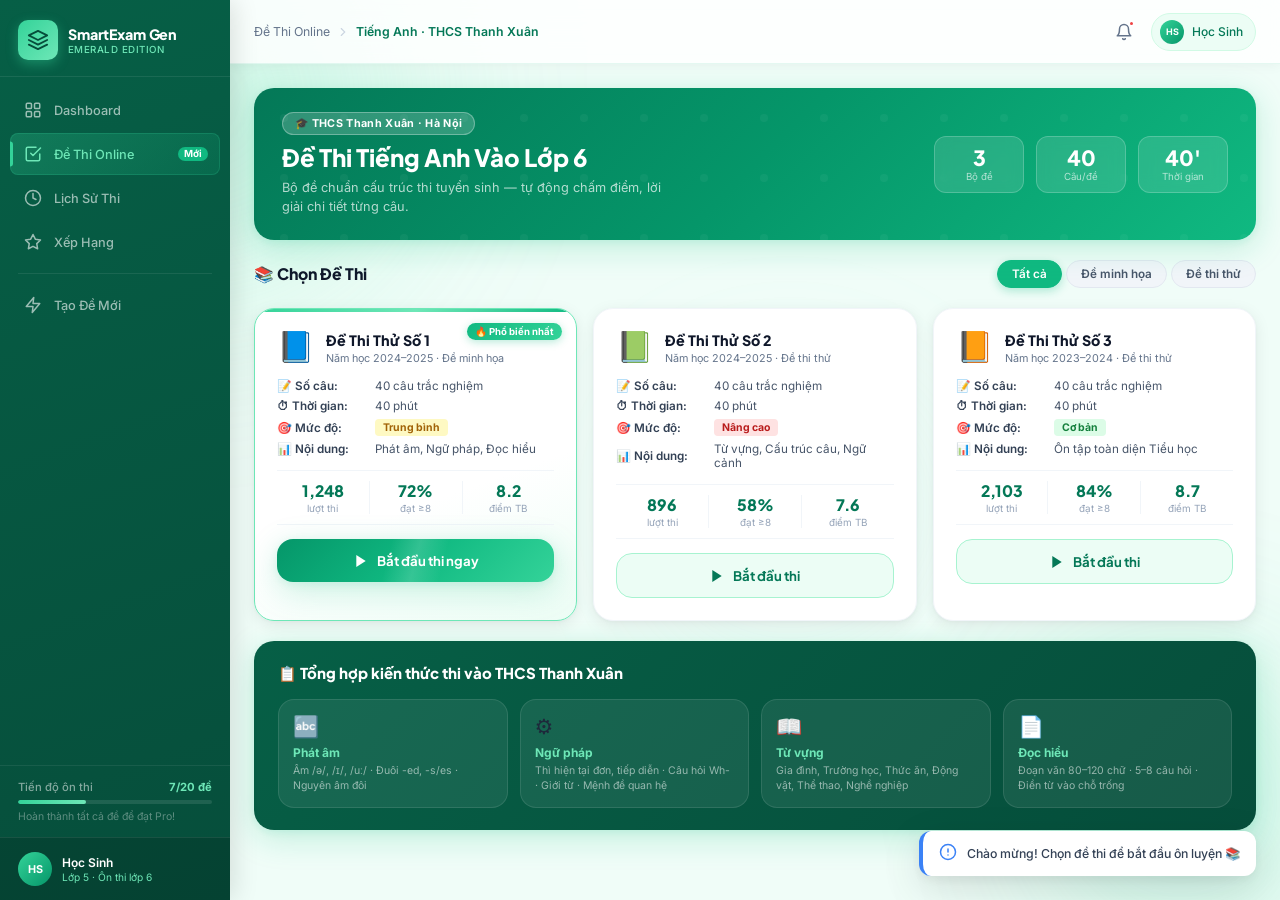
==== exam.html @ 9b335b28 "🚀 Initial commit: SmartExam Gen - AI Quiz Generator THCS Thanh Xuan" ====
<!DOCTYPE html>
<html lang="vi">
<head>
  <meta charset="UTF-8" />
  <meta name="viewport" content="width=device-width, initial-scale=1.0" />
  <meta name="description" content="SmartExam Gen — Nền tảng thi trực tuyến tiếng Anh vào lớp 6 THCS Thanh Xuân. Đề thi chuẩn, chấm điểm tự động, lời giải chi tiết." />
  <title>SmartExam Gen · Thi Trực Tuyến</title>
  <link rel="preconnect" href="https://fonts.googleapis.com" />
  <link rel="preconnect" href="https://fonts.gstatic.com" crossorigin />
  <link href="https://fonts.googleapis.com/css2?family=Inter:wght@300;400;500;600;700;800&family=Plus+Jakarta+Sans:wght@400;500;600;700;800&display=swap" rel="stylesheet" />
  <link rel="stylesheet" href="style.css" />
</head>
<body>
  <div class="ambient-bg">
    <div class="ambient-orb orb-1"></div>
    <div class="ambient-orb orb-2"></div>
    <div class="ambient-orb orb-3"></div>
  </div>

  <div class="app-shell">
    <!-- SIDEBAR -->
    <aside class="sidebar" id="sidebar">
      <div class="sidebar-brand">
        <div class="brand-icon">
          <svg width="22" height="22" viewBox="0 0 24 24" fill="none"><path d="M12 2L2 7l10 5 10-5-10-5zM2 17l10 5 10-5M2 12l10 5 10-5" stroke="currentColor" stroke-width="2" stroke-linecap="round" stroke-linejoin="round"/></svg>
        </div>
        <div class="brand-text">
          <span class="brand-name">SmartExam Gen</span>
          <span class="brand-sub">Emerald Edition</span>
        </div>
      </div>
      <nav class="sidebar-nav">
        <a href="index.html" class="nav-item" id="nav-dashboard">
          <span class="nav-icon"><svg width="18" height="18" viewBox="0 0 24 24" fill="none"><rect x="3" y="3" width="7" height="7" rx="1.5" stroke="currentColor" stroke-width="2"/><rect x="14" y="3" width="7" height="7" rx="1.5" stroke="currentColor" stroke-width="2"/><rect x="3" y="14" width="7" height="7" rx="1.5" stroke="currentColor" stroke-width="2"/><rect x="14" y="14" width="7" height="7" rx="1.5" stroke="currentColor" stroke-width="2"/></svg></span>
          <span class="nav-label">Dashboard</span>
        </a>
        <a href="#" class="nav-item active" id="nav-exams">
          <span class="nav-icon"><svg width="18" height="18" viewBox="0 0 24 24" fill="none"><path d="M9 11l3 3L22 4M21 12v7a2 2 0 01-2 2H5a2 2 0 01-2-2V5a2 2 0 012-2h11" stroke="currentColor" stroke-width="2" stroke-linecap="round" stroke-linejoin="round"/></svg></span>
          <span class="nav-label">Đề Thi Online</span>
          <span class="nav-badge">Mới</span>
        </a>
        <a href="#" class="nav-item" id="nav-history">
          <span class="nav-icon"><svg width="18" height="18" viewBox="0 0 24 24" fill="none"><circle cx="12" cy="12" r="10" stroke="currentColor" stroke-width="2"/><polyline points="12 6 12 12 16 14" stroke="currentColor" stroke-width="2" stroke-linecap="round" stroke-linejoin="round"/></svg></span>
          <span class="nav-label">Lịch Sử Thi</span>
        </a>
        <a href="#" class="nav-item" id="nav-rank">
          <span class="nav-icon"><svg width="18" height="18" viewBox="0 0 24 24" fill="none"><path d="M12 2l3.09 6.26L22 9.27l-5 4.87 1.18 6.88L12 17.77l-6.18 3.25L7 14.14 2 9.27l6.91-1.01L12 2z" stroke="currentColor" stroke-width="2" stroke-linecap="round" stroke-linejoin="round"/></svg></span>
          <span class="nav-label">Xếp Hạng</span>
        </a>
        <div class="nav-divider"></div>
        <a href="index.html" class="nav-item" id="nav-gen">
          <span class="nav-icon"><svg width="18" height="18" viewBox="0 0 24 24" fill="none"><polygon points="13 2 3 14 12 14 11 22 21 10 12 10 13 2" stroke="currentColor" stroke-width="2" stroke-linecap="round" stroke-linejoin="round"/></svg></span>
          <span class="nav-label">Tạo Đề Mới</span>
        </a>
      </nav>
      <div class="sidebar-quota">
        <div class="quota-label"><span>Tiến độ ôn thi</span><span class="quota-count">7/20 đề</span></div>
        <div class="quota-bar"><div class="quota-fill" style="width:35%"></div></div>
        <p class="quota-hint">Hoàn thành tất cả đề để đạt Pro!</p>
      </div>
      <div class="sidebar-user">
        <div class="user-avatar">HS</div>
        <div class="user-info"><span class="user-name">Học Sinh</span><span class="user-role">Lớp 5 · Ôn thi lớp 6</span></div>
      </div>
    </aside>

    <!-- MAIN -->
    <main class="main-content">
      <header class="topbar">
        <button class="sidebar-toggle" onclick="document.getElementById('sidebar').classList.toggle('open')" aria-label="Menu">
          <svg width="20" height="20" viewBox="0 0 24 24" fill="none"><line x1="3" y1="6" x2="21" y2="6" stroke="currentColor" stroke-width="2" stroke-linecap="round"/><line x1="3" y1="12" x2="21" y2="12" stroke="currentColor" stroke-width="2" stroke-linecap="round"/><line x1="3" y1="18" x2="21" y2="18" stroke="currentColor" stroke-width="2" stroke-linecap="round"/></svg>
        </button>
        <div class="breadcrumb">
          <span>Đề Thi Online</span>
          <svg width="14" height="14" viewBox="0 0 24 24" fill="none"><polyline points="9 18 15 12 9 6" stroke="currentColor" stroke-width="2" stroke-linecap="round"/></svg>
          <span class="bc-active">Tiếng Anh · THCS Thanh Xuân</span>
        </div>
        <div class="topbar-actions">
          <button class="icon-btn" aria-label="Thông báo"><svg width="18" height="18" viewBox="0 0 24 24" fill="none"><path d="M18 8A6 6 0 006 8c0 7-3 9-3 9h18s-3-2-3-9M13.73 21a2 2 0 01-3.46 0" stroke="currentColor" stroke-width="2" stroke-linecap="round" stroke-linejoin="round"/></svg><span class="notif-dot"></span></button>
          <div class="user-chip"><div class="user-avatar-sm">HS</div><span>Học Sinh</span></div>
        </div>
      </header>

      <div class="page-body" id="examListPage">
        <!-- EXAM CATALOGUE -->
        <div class="hero-banner">
          <div class="hero-text">
            <div class="hero-badge">🎓 THCS Thanh Xuân · Hà Nội</div>
            <h1 class="hero-title">Đề Thi Tiếng Anh Vào Lớp 6</h1>
            <p class="hero-sub">Bộ đề chuẩn cấu trúc thi tuyển sinh — tự động chấm điểm, lời giải chi tiết từng câu.</p>
          </div>
          <div class="hero-stats">
            <div class="stat-pill"><span class="stat-num">3</span><span class="stat-label">Bộ đề</span></div>
            <div class="stat-pill"><span class="stat-num">40</span><span class="stat-label">Câu/đề</span></div>
            <div class="stat-pill"><span class="stat-num">40'</span><span class="stat-label">Thời gian</span></div>
          </div>
        </div>

        <!-- EXAM CARDS -->
        <div class="exam-catalogue">
          <div class="catalogue-header">
            <h2 class="section-title">📚 Chọn Đề Thi</h2>
            <div class="filter-tabs">
              <button class="filter-tab active">Tất cả</button>
              <button class="filter-tab">Đề minh họa</button>
              <button class="filter-tab">Đề thi thử</button>
            </div>
          </div>

          <div class="catalogue-grid">
            <!-- Exam 1 -->
            <div class="cat-exam-card featured">
              <div class="cat-card-badge">🔥 Phổ biến nhất</div>
              <div class="cat-card-header">
                <div class="cat-card-icon">📘</div>
                <div class="cat-card-meta">
                  <h3 class="cat-card-title">Đề Thi Thử Số 1</h3>
                  <p class="cat-card-sub">Năm học 2024–2025 · Đề minh họa</p>
                </div>
              </div>
              <div class="cat-card-info">
                <div class="info-row"><span class="info-label">📝 Số câu:</span><span>40 câu trắc nghiệm</span></div>
                <div class="info-row"><span class="info-label">⏱ Thời gian:</span><span>40 phút</span></div>
                <div class="info-row"><span class="info-label">🎯 Mức độ:</span><span class="diff-badge medium">Trung bình</span></div>
                <div class="info-row"><span class="info-label">📊 Nội dung:</span><span>Phát âm, Ngữ pháp, Đọc hiểu</span></div>
              </div>
              <div class="cat-card-stats">
                <div class="mini-stat"><span class="ms-num">1,248</span><span class="ms-lbl">lượt thi</span></div>
                <div class="mini-stat"><span class="ms-num">72%</span><span class="ms-lbl">đạt ≥8</span></div>
                <div class="mini-stat"><span class="ms-num">8.2</span><span class="ms-lbl">điểm TB</span></div>
              </div>
              <button class="start-exam-btn" onclick="startExam(1)" id="start-btn-1">
                <svg width="16" height="16" viewBox="0 0 24 24" fill="none"><polygon points="5 3 19 12 5 21 5 3" fill="currentColor"/></svg>
                Bắt đầu thi ngay
              </button>
            </div>

            <!-- Exam 2 -->
            <div class="cat-exam-card">
              <div class="cat-card-header">
                <div class="cat-card-icon">📗</div>
                <div class="cat-card-meta">
                  <h3 class="cat-card-title">Đề Thi Thử Số 2</h3>
                  <p class="cat-card-sub">Năm học 2024–2025 · Đề thi thử</p>
                </div>
              </div>
              <div class="cat-card-info">
                <div class="info-row"><span class="info-label">📝 Số câu:</span><span>40 câu trắc nghiệm</span></div>
                <div class="info-row"><span class="info-label">⏱ Thời gian:</span><span>40 phút</span></div>
                <div class="info-row"><span class="info-label">🎯 Mức độ:</span><span class="diff-badge hard">Nâng cao</span></div>
                <div class="info-row"><span class="info-label">📊 Nội dung:</span><span>Từ vựng, Cấu trúc câu, Ngữ cảnh</span></div>
              </div>
              <div class="cat-card-stats">
                <div class="mini-stat"><span class="ms-num">896</span><span class="ms-lbl">lượt thi</span></div>
                <div class="mini-stat"><span class="ms-num">58%</span><span class="ms-lbl">đạt ≥8</span></div>
                <div class="mini-stat"><span class="ms-num">7.6</span><span class="ms-lbl">điểm TB</span></div>
              </div>
              <button class="start-exam-btn secondary" onclick="startExam(2)" id="start-btn-2">
                <svg width="16" height="16" viewBox="0 0 24 24" fill="none"><polygon points="5 3 19 12 5 21 5 3" fill="currentColor"/></svg>
                Bắt đầu thi
              </button>
            </div>

            <!-- Exam 3 -->
            <div class="cat-exam-card">
              <div class="cat-card-header">
                <div class="cat-card-icon">📙</div>
                <div class="cat-card-meta">
                  <h3 class="cat-card-title">Đề Thi Thử Số 3</h3>
                  <p class="cat-card-sub">Năm học 2023–2024 · Đề thi thử</p>
                </div>
              </div>
              <div class="cat-card-info">
                <div class="info-row"><span class="info-label">📝 Số câu:</span><span>40 câu trắc nghiệm</span></div>
                <div class="info-row"><span class="info-label">⏱ Thời gian:</span><span>40 phút</span></div>
                <div class="info-row"><span class="info-label">🎯 Mức độ:</span><span class="diff-badge easy">Cơ bản</span></div>
                <div class="info-row"><span class="info-label">📊 Nội dung:</span><span>Ôn tập toàn diện Tiểu học</span></div>
              </div>
              <div class="cat-card-stats">
                <div class="mini-stat"><span class="ms-num">2,103</span><span class="ms-lbl">lượt thi</span></div>
                <div class="mini-stat"><span class="ms-num">84%</span><span class="ms-lbl">đạt ≥8</span></div>
                <div class="mini-stat"><span class="ms-num">8.7</span><span class="ms-lbl">điểm TB</span></div>
              </div>
              <button class="start-exam-btn secondary" onclick="startExam(3)" id="start-btn-3">
                <svg width="16" height="16" viewBox="0 0 24 24" fill="none"><polygon points="5 3 19 12 5 21 5 3" fill="currentColor"/></svg>
                Bắt đầu thi
              </button>
            </div>
          </div>

          <!-- Knowledge summary -->
          <div class="knowledge-box">
            <h3 class="kb-title">📋 Tổng hợp kiến thức thi vào THCS Thanh Xuân</h3>
            <div class="kb-grid">
              <div class="kb-item"><div class="kb-icon">🔤</div><h4>Phát âm</h4><p>Âm /ə/, /ɪ/, /uː/ · Đuôi -ed, -s/es · Nguyên âm đôi</p></div>
              <div class="kb-item"><div class="kb-icon">⚙️</div><h4>Ngữ pháp</h4><p>Thì hiện tại đơn, tiếp diễn · Câu hỏi Wh- · Giới từ · Mệnh đề quan hệ</p></div>
              <div class="kb-item"><div class="kb-icon">📖</div><h4>Từ vựng</h4><p>Gia đình, Trường học, Thức ăn, Động vật, Thể thao, Nghề nghiệp</p></div>
              <div class="kb-item"><div class="kb-icon">📄</div><h4>Đọc hiểu</h4><p>Đoạn văn 80–120 chữ · 5–8 câu hỏi · Điền từ vào chỗ trống</p></div>
            </div>
          </div>
        </div>
      </div>

      <!-- QUIZ INTERFACE (hidden initially) -->
      <div class="page-body" id="quizPage" style="display:none; padding:0;">
        <div class="quiz-layout">
          <!-- Quiz header bar -->
          <div class="quiz-topbar">
            <button class="quiz-back-btn" onclick="confirmBack()">
              <svg width="16" height="16" viewBox="0 0 24 24" fill="none"><polyline points="15 18 9 12 15 6" stroke="currentColor" stroke-width="2" stroke-linecap="round"/></svg>
              Thoát
            </button>
            <div class="quiz-title-wrap">
              <span class="quiz-exam-name" id="quizExamName">Đề Thi Thử Số 1</span>
              <span class="quiz-sep">·</span>
              <span class="quiz-subject">Tiếng Anh · THCS Thanh Xuân</span>
            </div>
            <div class="quiz-timer-wrap">
              <svg width="16" height="16" viewBox="0 0 24 24" fill="none"><circle cx="12" cy="12" r="10" stroke="currentColor" stroke-width="2"/><polyline points="12 6 12 12 16 14" stroke="currentColor" stroke-width="2" stroke-linecap="round"/></svg>
              <span class="quiz-timer" id="quizTimer">40:00</span>
            </div>
            <button class="quiz-submit-top-btn" onclick="submitExam()">Nộp bài</button>
          </div>

          <div class="quiz-body">
            <!-- Question area -->
            <div class="quiz-main">
              <!-- Section label -->
              <div class="section-label" id="sectionLabel">
                <span class="sl-badge">Phần I</span>
                <span class="sl-title" id="sectionTitle">PHÁT ÂM</span>
                <span class="sl-desc" id="sectionDesc">Chọn từ có phần gạch chân phát âm khác</span>
              </div>

              <!-- Question card -->
              <div class="question-card" id="questionCard">
                <div class="q-header">
                  <span class="q-number" id="qNumber">Câu 1</span>
                  <button class="q-flag-btn" id="flagBtn" onclick="toggleFlag()" title="Đánh dấu câu này">
                    <svg width="16" height="16" viewBox="0 0 24 24" fill="none" id="flagIcon"><path d="M4 15s1-1 4-1 5 2 8 2 4-1 4-1V3s-1 1-4 1-5-2-8-2-4 1-4 1z" stroke="currentColor" stroke-width="2" stroke-linecap="round" stroke-linejoin="round"/><line x1="4" y1="22" x2="4" y2="15" stroke="currentColor" stroke-width="2" stroke-linecap="round"/></svg>
                    <span id="flagText">Đánh dấu</span>
                  </button>
                </div>
                <div class="q-text" id="qText"></div>
                <div class="q-options" id="qOptions"></div>
              </div>

              <!-- Nav controls -->
              <div class="q-nav-controls">
                <button class="q-nav-btn" id="prevBtn" onclick="navigate(-1)">
                  <svg width="16" height="16" viewBox="0 0 24 24" fill="none"><polyline points="15 18 9 12 15 6" stroke="currentColor" stroke-width="2" stroke-linecap="round"/></svg>
                  Câu trước
                </button>
                <div class="q-progress-info">
                  <span id="qProgressText">1 / 40</span>
                  <div class="q-mini-progress">
                    <div class="q-mini-fill" id="qMiniFill"></div>
                  </div>
                </div>
                <button class="q-nav-btn next" id="nextBtn" onclick="navigate(1)">
                  Câu sau
                  <svg width="16" height="16" viewBox="0 0 24 24" fill="none"><polyline points="9 18 15 12 9 6" stroke="currentColor" stroke-width="2" stroke-linecap="round"/></svg>
                </button>
              </div>
            </div>

            <!-- Sidebar panel -->
            <div class="quiz-sidebar">
              <div class="qs-header">
                <h3>Bảng câu hỏi</h3>
                <div class="qs-stats">
                  <span class="qs-stat answered"><span id="answeredCount">0</span> Đã làm</span>
                  <span class="qs-stat flagged"><span id="flaggedCount">0</span> Đánh dấu</span>
                </div>
              </div>
              <div class="qs-grid" id="qsGrid"></div>
              <div class="qs-legend">
                <div class="leg-item"><div class="leg-dot answered"></div>Đã trả lời</div>
                <div class="leg-item"><div class="leg-dot current"></div>Đang làm</div>
                <div class="leg-item"><div class="leg-dot flagged"></div>Đánh dấu</div>
                <div class="leg-item"><div class="leg-dot unanswered"></div>Chưa làm</div>
              </div>
              <button class="submit-btn-sidebar" onclick="submitExam()">
                <svg width="16" height="16" viewBox="0 0 24 24" fill="none"><path d="M22 11.08V12a10 10 0 11-5.93-9.14" stroke="currentColor" stroke-width="2" stroke-linecap="round" stroke-linejoin="round"/><polyline points="22 4 12 14.01 9 11.01" stroke="currentColor" stroke-width="2" stroke-linecap="round" stroke-linejoin="round"/></svg>
                Nộp bài &amp; Chấm điểm
              </button>
            </div>
          </div>
        </div>
      </div>

      <!-- RESULTS PAGE (hidden initially) -->
      <div class="page-body" id="resultsPage" style="display:none">
        <div class="results-container">
          <!-- Score banner -->
          <div class="score-banner" id="scoreBanner">
            <div class="score-circle-wrap">
              <svg class="score-ring" viewBox="0 0 120 120">
                <circle class="ring-bg" cx="60" cy="60" r="50" />
                <circle class="ring-fill" cx="60" cy="60" r="50" id="ringFill" />
              </svg>
              <div class="score-inner">
                <span class="score-number" id="scoreNumber">0</span>
                <span class="score-denom">/10</span>
              </div>
            </div>
            <div class="score-details">
              <h2 class="score-title" id="scoreTitle">Xuất sắc! 🎉</h2>
              <p class="score-sub" id="scoreSub">Bạn đã trả lời đúng 38/40 câu</p>
              <div class="score-breakdown">
                <div class="sb-item correct"><span id="correctCount">0</span><label>Đúng</label></div>
                <div class="sb-item wrong"><span id="wrongCount">0</span><label>Sai</label></div>
                <div class="sb-item skipped"><span id="skippedCount">0</span><label>Bỏ qua</label></div>
                <div class="sb-item time-used"><span id="timeUsed">--:--</span><label>Thời gian</label></div>
              </div>
              <div class="score-actions">
                <button class="score-btn primary" onclick="reviewAnswers()">
                  <svg width="16" height="16" viewBox="0 0 24 24" fill="none"><circle cx="11" cy="11" r="8" stroke="currentColor" stroke-width="2"/><line x1="21" y1="21" x2="16.65" y2="16.65" stroke="currentColor" stroke-width="2" stroke-linecap="round"/></svg>
                  Xem lời giải chi tiết
                </button>
                <button class="score-btn secondary" onclick="retakeExam()">
                  <svg width="16" height="16" viewBox="0 0 24 24" fill="none"><polyline points="23 4 23 10 17 10" stroke="currentColor" stroke-width="2" stroke-linecap="round" stroke-linejoin="round"/><path d="M20.49 15a9 9 0 11-2.12-9.36L23 10" stroke="currentColor" stroke-width="2" stroke-linecap="round" stroke-linejoin="round"/></svg>
                  Thi lại
                </button>
                <button class="score-btn ghost" onclick="backToList()">Chọn đề khác</button>
              </div>
            </div>
          </div>

          <!-- Section scores -->
          <div class="section-scores" id="sectionScores"></div>

          <!-- Detailed review -->
          <div class="review-section" id="reviewSection" style="display:none">
            <div class="review-header">
              <h2 class="review-title">📝 Lời Giải Chi Tiết</h2>
              <div class="review-filters">
                <button class="rf-btn active" onclick="filterReview('all',this)">Tất cả</button>
                <button class="rf-btn" onclick="filterReview('wrong',this)">❌ Sai</button>
                <button class="rf-btn" onclick="filterReview('correct',this)">✅ Đúng</button>
              </div>
            </div>
            <div class="review-list" id="reviewList"></div>
          </div>
        </div>
      </div>
    </main>
  </div>

  <!-- Confirm dialog -->
  <div class="modal-overlay" id="confirmModal" style="display:none">
    <div class="modal-card">
      <div class="modal-icon warn">⚠️</div>
      <h2 class="modal-title" id="confirmTitle">Thoát khỏi bài thi?</h2>
      <p class="modal-desc" id="confirmMsg">Tiến độ sẽ không được lưu. Bạn có chắc muốn thoát?</p>
      <div class="modal-actions">
        <button class="modal-btn secondary" onclick="closeConfirm()">Tiếp tục thi</button>
        <button class="modal-btn danger" onclick="executeConfirm()">Thoát</button>
      </div>
    </div>
  </div>

  <!-- Toast -->
  <div class="toast-container" id="toastContainer"></div>

  <script src="exam-data.js"></script>
  <script src="quiz.js"></script>
</body>
</html>
---- style.css ----
/* ═══════════════════════════════════════════════════
   SmartExam Gen — Global Styles
   Emerald Edition · 2026
═══════════════════════════════════════════════════ */

/* ── Tokens ── */
:root {
  --em-50:  #ecfdf5;
  --em-100: #d1fae5;
  --em-200: #a7f3d0;
  --em-300: #6ee7b7;
  --em-400: #34d399;
  --em-500: #10b981;
  --em-600: #059669;
  --em-700: #047857;
  --em-800: #065f46;
  --em-900: #064e3b;

  --mint-50:  #f0fdf8;
  --mint-100: #ccfbf1;

  --gray-50:  #f8fafc;
  --gray-100: #f1f5f9;
  --gray-200: #e2e8f0;
  --gray-300: #cbd5e1;
  --gray-400: #94a3b8;
  --gray-500: #64748b;
  --gray-600: #475569;
  --gray-700: #334155;
  --gray-800: #1e293b;
  --gray-900: #0f172a;

  --white: #ffffff;
  --black: #020617;

  --sidebar-w: 230px;
  --topbar-h: 64px;
  --radius-sm: 8px;
  --radius-md: 12px;
  --radius-lg: 16px;
  --radius-xl: 20px;

  --shadow-sm: 0 1px 3px rgba(0,0,0,.06), 0 1px 2px rgba(0,0,0,.04);
  --shadow-md: 0 4px 16px rgba(0,0,0,.08), 0 1px 4px rgba(0,0,0,.04);
  --shadow-lg: 0 12px 40px rgba(0,0,0,.12), 0 4px 12px rgba(0,0,0,.06);
  --shadow-em: 0 8px 32px rgba(16,185,129,.22), 0 2px 8px rgba(16,185,129,.1);

  --font-body: 'Inter', system-ui, sans-serif;
  --font-display: 'Plus Jakarta Sans', system-ui, sans-serif;

  --transition: .18s cubic-bezier(.4,0,.2,1);
  --transition-slow: .35s cubic-bezier(.4,0,.2,1);
}

/* ── Reset ── */
*, *::before, *::after { box-sizing: border-box; margin: 0; padding: 0; }
html { font-size: 15px; -webkit-font-smoothing: antialiased; }
body { font-family: var(--font-body); background: #f0fdf8; color: var(--gray-800); min-height: 100vh; overflow-x: hidden; }
a { text-decoration: none; color: inherit; }
button { cursor: pointer; border: none; background: none; font-family: inherit; }
input, select, textarea { font-family: inherit; }

/* ── Ambient background ── */
.ambient-bg { position: fixed; inset: 0; pointer-events: none; z-index: 0; overflow: hidden; }
.ambient-orb {
  position: absolute; border-radius: 50%;
  filter: blur(80px); opacity: .35;
  animation: drift 12s ease-in-out infinite alternate;
}
.orb-1 { width: 600px; height: 600px; background: radial-gradient(circle, var(--em-300), transparent 70%); top: -200px; left: -100px; animation-delay: 0s; }
.orb-2 { width: 400px; height: 400px; background: radial-gradient(circle, var(--em-400), transparent 70%); bottom: -100px; right: -100px; animation-delay: -4s; }
.orb-3 { width: 300px; height: 300px; background: radial-gradient(circle, var(--mint-100), transparent 70%); top: 40%; left: 50%; animation-delay: -8s; }
@keyframes drift { from { transform: translate(0,0) scale(1); } to { transform: translate(30px,20px) scale(1.05); } }

/* ── App shell ── */
.app-shell {
  position: relative; z-index: 1;
  display: flex; min-height: 100vh;
}

/* ════════════════════════════════════════
   SIDEBAR
════════════════════════════════════════ */
.sidebar {
  width: var(--sidebar-w);
  min-height: 100vh;
  background: linear-gradient(160deg, var(--em-800) 0%, var(--em-900) 100%);
  display: flex; flex-direction: column;
  position: fixed; left: 0; top: 0; bottom: 0;
  z-index: 100;
  transition: transform var(--transition-slow);
  box-shadow: 4px 0 24px rgba(0,0,0,.12);
}

.sidebar-brand {
  display: flex; align-items: center; gap: 10px;
  padding: 20px 18px 16px;
  border-bottom: 1px solid rgba(255,255,255,.08);
}
.brand-icon {
  width: 40px; height: 40px;
  background: linear-gradient(135deg, var(--em-400), var(--em-300));
  border-radius: 10px;
  display: grid; place-items: center;
  color: var(--em-900);
  box-shadow: 0 4px 12px rgba(52,211,153,.4);
  flex-shrink: 0;
}
.brand-text { display: flex; flex-direction: column; gap: 1px; }
.brand-name { font-family: var(--font-display); font-weight: 800; font-size: .95rem; color: var(--white); letter-spacing: -.01em; }
.brand-sub { font-size: .65rem; color: var(--em-300); font-weight: 500; letter-spacing: .05em; text-transform: uppercase; }

/* Nav */
.sidebar-nav { padding: 12px 10px; flex: 1; display: flex; flex-direction: column; gap: 2px; }
.nav-divider { height: 1px; background: rgba(255,255,255,.08); margin: 8px 8px; }
.nav-item {
  display: flex; align-items: center; gap: 10px;
  padding: 10px 12px;
  border-radius: var(--radius-sm);
  color: rgba(255,255,255,.6);
  font-size: .85rem; font-weight: 500;
  transition: all var(--transition);
  position: relative;
}
.nav-item:hover { background: rgba(255,255,255,.07); color: rgba(255,255,255,.9); }
.nav-item.active {
  background: linear-gradient(135deg, rgba(52,211,153,.25), rgba(16,185,129,.15));
  color: var(--em-300);
  box-shadow: inset 0 0 0 1px rgba(52,211,153,.2);
}
.nav-item.active::before {
  content: ''; position: absolute; left: 0; top: 50%; transform: translateY(-50%);
  width: 3px; height: 60%; background: var(--em-400);
  border-radius: 0 3px 3px 0;
}
.nav-icon { display: grid; place-items: center; width: 22px; height: 22px; flex-shrink: 0; }
.nav-label { flex: 1; }
.nav-badge {
  font-size: .65rem; font-weight: 700; line-height: 1;
  padding: 2px 6px; border-radius: 20px;
  background: var(--em-500); color: var(--white);
}

/* Quota */
.sidebar-quota {
  padding: 14px 18px 10px;
  border-top: 1px solid rgba(255,255,255,.07);
  margin: 0 0 4px;
}
.quota-label { display: flex; justify-content: space-between; align-items: center; margin-bottom: 6px; }
.quota-label span { font-size: .75rem; color: rgba(255,255,255,.5); font-weight: 500; }
.quota-count { color: var(--em-300) !important; font-weight: 700 !important; }
.quota-bar { height: 4px; background: rgba(255,255,255,.1); border-radius: 99px; overflow: hidden; }
.quota-fill { height: 100%; background: linear-gradient(90deg, var(--em-400), var(--em-300)); border-radius: 99px; transition: width .6s ease; }
.quota-hint { font-size: .7rem; color: rgba(255,255,255,.35); margin-top: 6px; }

/* User */
.sidebar-user {
  display: flex; align-items: center; gap: 10px;
  padding: 14px 18px;
  border-top: 1px solid rgba(255,255,255,.08);
  background: rgba(0,0,0,.15);
}
.user-avatar {
  width: 34px; height: 34px;
  background: linear-gradient(135deg, var(--em-400), var(--em-600));
  border-radius: 50%; display: grid; place-items: center;
  font-size: .72rem; font-weight: 700; color: var(--white);
  flex-shrink: 0;
}
.user-info { flex: 1; min-width: 0; }
.user-name { display: block; font-size: .8rem; font-weight: 600; color: var(--white); white-space: nowrap; overflow: hidden; text-overflow: ellipsis; }
.user-role { display: block; font-size: .68rem; color: var(--em-300); margin-top: 1px; }
.user-menu-btn { color: rgba(255,255,255,.4); padding: 4px; border-radius: 4px; transition: all var(--transition); }
.user-menu-btn:hover { color: rgba(255,255,255,.8); background: rgba(255,255,255,.1); }

/* ════════════════════════════════════════
   MAIN CONTENT
════════════════════════════════════════ */
.main-content {
  flex: 1;
  margin-left: var(--sidebar-w);
  display: flex; flex-direction: column;
  min-height: 100vh;
}

/* ── Topbar ── */
.topbar {
  height: var(--topbar-h);
  background: rgba(255,255,255,.82);
  backdrop-filter: blur(20px);
  border-bottom: 1px solid rgba(16,185,129,.1);
  display: flex; align-items: center; gap: 14px;
  padding: 0 24px;
  position: sticky; top: 0; z-index: 50;
  box-shadow: 0 1px 12px rgba(0,0,0,.05);
}
.sidebar-toggle {
  display: none; color: var(--gray-500);
  padding: 8px; border-radius: var(--radius-sm);
  transition: all var(--transition);
}
.sidebar-toggle:hover { background: var(--gray-100); color: var(--em-600); }
.search-bar {
  display: flex; align-items: center; gap: 10px;
  background: var(--gray-50);
  border: 1px solid var(--gray-200);
  border-radius: var(--radius-md);
  padding: 0 14px;
  flex: 1; max-width: 420px;
  transition: all var(--transition);
  height: 40px;
}
.search-bar:focus-within { border-color: var(--em-400); background: var(--white); box-shadow: 0 0 0 3px rgba(16,185,129,.12); }
.search-icon { color: var(--gray-400); flex-shrink: 0; }
.search-bar input { flex: 1; border: none; background: none; outline: none; font-size: .85rem; color: var(--gray-700); }
.search-bar input::placeholder { color: var(--gray-400); }
.search-kbd {
  font-size: .65rem; padding: 2px 6px;
  background: var(--gray-100); border: 1px solid var(--gray-200);
  border-radius: 4px; color: var(--gray-400); font-family: monospace;
  white-space: nowrap;
}
.topbar-actions { display: flex; align-items: center; gap: 8px; margin-left: auto; }
.icon-btn {
  width: 38px; height: 38px;
  border-radius: var(--radius-sm); display: grid; place-items: center;
  color: var(--gray-500); position: relative;
  transition: all var(--transition);
}
.icon-btn:hover { background: var(--em-50); color: var(--em-600); }
.notif-dot {
  position: absolute; top: 7px; right: 8px;
  width: 7px; height: 7px; border-radius: 50%;
  background: #ef4444; border: 2px solid var(--white);
  animation: pulse-dot 2s infinite;
}
@keyframes pulse-dot { 0%,100% { transform: scale(1); } 50% { transform: scale(1.3); } }
.user-chip {
  display: flex; align-items: center; gap: 8px;
  background: var(--em-50); border: 1px solid var(--em-100);
  padding: 6px 12px 6px 8px;
  border-radius: 999px; font-size: .8rem; font-weight: 500;
  color: var(--em-700); cursor: pointer;
  transition: all var(--transition);
}
.user-chip:hover { background: var(--em-100); }
.user-avatar-sm {
  width: 24px; height: 24px; border-radius: 50%;
  background: linear-gradient(135deg, var(--em-400), var(--em-600));
  display: grid; place-items: center;
  font-size: .6rem; font-weight: 700; color: var(--white);
}

/* ── Page body ── */
.page-body { flex: 1; padding: 24px; display: flex; flex-direction: column; gap: 20px; }

/* ── Hero banner ── */
.hero-banner {
  background: linear-gradient(135deg, var(--em-700) 0%, var(--em-600) 50%, var(--em-500) 100%);
  border-radius: var(--radius-xl);
  padding: 24px 28px;
  display: flex; align-items: center; justify-content: space-between; gap: 20px;
  position: relative; overflow: hidden;
  box-shadow: var(--shadow-em);
}
.hero-banner::before {
  content: '';
  position: absolute; inset: 0;
  background: url("data:image/svg+xml,%3Csvg width='60' height='60' viewBox='0 0 60 60' xmlns='http://www.w3.org/2000/svg'%3E%3Cg fill='none' fill-rule='evenodd'%3E%3Cg fill='%23ffffff' fill-opacity='0.04'%3E%3Ccircle cx='30' cy='30' r='4'/%3E%3C/g%3E%3C/g%3E%3C/svg%3E");
}
.hero-text { position: relative; }
.hero-title { font-family: var(--font-display); font-size: 1.6rem; font-weight: 800; color: var(--white); margin-bottom: 6px; line-height: 1.2; }
.hero-sub { font-size: .85rem; color: rgba(255,255,255,.7); max-width: 380px; line-height: 1.5; }
.hero-stats { display: flex; gap: 12px; flex-wrap: wrap; position: relative; }
.stat-pill {
  background: rgba(255,255,255,.12);
  border: 1px solid rgba(255,255,255,.2);
  border-radius: var(--radius-md);
  padding: 10px 16px; text-align: center;
  backdrop-filter: blur(8px);
  min-width: 90px;
}
.stat-num { display: block; font-family: var(--font-display); font-size: 1.4rem; font-weight: 800; color: var(--white); line-height: 1; }
.stat-label { display: block; font-size: .65rem; color: rgba(255,255,255,.65); margin-top: 3px; white-space: nowrap; }

/* ── Content grid ── */
.content-grid {
  display: grid;
  grid-template-columns: 1fr 340px;
  gap: 20px;
  flex: 1;
}

/* ════════════════════════════════════════
   WIZARD SECTION
════════════════════════════════════════ */
.wizard-section { display: flex; flex-direction: column; gap: 16px; }

.wizard-card {
  background: var(--white);
  border-radius: var(--radius-xl);
  padding: 22px 24px;
  box-shadow: var(--shadow-md);
  border: 1px solid rgba(16,185,129,.08);
  transition: box-shadow var(--transition);
}
.wizard-card:hover { box-shadow: var(--shadow-lg); }

/* Step header */
.step-header {
  display: flex; align-items: center; gap: 14px;
  margin-bottom: 18px;
}
.step-badge {
  width: 34px; height: 34px; border-radius: 50%;
  background: var(--gray-200);
  display: grid; place-items: center;
  flex-shrink: 0;
  transition: all var(--transition);
}
.step-badge.active {
  background: linear-gradient(135deg, var(--em-500), var(--em-400));
  box-shadow: 0 4px 12px rgba(16,185,129,.35);
}
.step-badge span { font-size: .8rem; font-weight: 800; color: var(--white); }
.step-badge:not(.active) span { color: var(--gray-400); }
.step-meta { flex: 1; }
.step-title { font-family: var(--font-display); font-size: 1rem; font-weight: 700; color: var(--gray-900); }
.step-desc { font-size: .75rem; color: var(--gray-500); margin-top: 2px; }
.step-status {
  display: flex; align-items: center; gap: 4px;
  font-size: .72rem; font-weight: 600;
  padding: 4px 10px; border-radius: 99px;
  background: var(--em-50); color: var(--em-700);
  border: 1px solid var(--em-100);
}

/* Drop zone */
.drop-zone {
  border: 2px dashed var(--em-300);
  border-radius: var(--radius-lg);
  background: linear-gradient(135deg, var(--em-50) 0%, var(--mint-50) 100%);
  padding: 32px 20px;
  text-align: center;
  cursor: pointer;
  transition: all var(--transition);
  position: relative;
  overflow: hidden;
}
.drop-zone::before {
  content: ''; position: absolute; inset: 0;
  background: linear-gradient(135deg, transparent, rgba(16,185,129,.04));
  opacity: 0; transition: opacity var(--transition);
}
.drop-zone:hover, .drop-zone.drag-over {
  border-color: var(--em-500);
  background: linear-gradient(135deg, var(--em-100) 0%, var(--mint-100) 100%);
  box-shadow: 0 0 0 4px rgba(16,185,129,.1);
  transform: scale(1.005);
}
.drop-zone:hover::before, .drop-zone.drag-over::before { opacity: 1; }
.drop-inner { position: relative; }
.drop-icon-wrap {
  width: 60px; height: 60px; border-radius: 16px;
  background: linear-gradient(135deg, var(--em-100), var(--em-200));
  display: grid; place-items: center; margin: 0 auto 14px;
  color: var(--em-600);
  box-shadow: 0 4px 16px rgba(16,185,129,.2);
  transition: transform var(--transition);
}
.drop-zone:hover .drop-icon-wrap { transform: translateY(-3px); }
.drop-title { font-family: var(--font-display); font-size: .95rem; font-weight: 700; color: var(--gray-800); margin-bottom: 4px; }
.drop-sub { font-size: .8rem; color: var(--gray-500); }
.drop-link { color: var(--em-600); font-weight: 600; text-decoration: underline; text-underline-offset: 3px; }
.drop-formats { display: flex; gap: 6px; justify-content: center; margin-top: 14px; flex-wrap: wrap; }
.fmt-tag {
  font-size: .65rem; font-weight: 700; letter-spacing: .06em;
  padding: 3px 8px; border-radius: 4px;
  background: var(--em-100); color: var(--em-700);
}

/* File list */
.file-list { display: flex; flex-direction: column; gap: 8px; margin-top: 12px; }
.file-item {
  display: flex; align-items: center; gap: 10px;
  background: var(--gray-50); border: 1px solid var(--gray-100);
  border-radius: var(--radius-sm); padding: 10px 12px;
  animation: slideIn .2s ease;
}
@keyframes slideIn { from { opacity: 0; transform: translateY(-6px); } to { opacity: 1; transform: translateY(0); } }
.file-icon {
  width: 34px; height: 34px; border-radius: 8px;
  background: linear-gradient(135deg, var(--em-400), var(--em-600));
  display: grid; place-items: center;
  color: var(--white); font-size: .6rem; font-weight: 800;
  flex-shrink: 0;
}
.file-info { flex: 1; min-width: 0; }
.file-name { font-size: .82rem; font-weight: 600; color: var(--gray-800); white-space: nowrap; overflow: hidden; text-overflow: ellipsis; }
.file-size { font-size: .7rem; color: var(--gray-400); margin-top: 1px; }
.file-remove {
  width: 26px; height: 26px; border-radius: 6px;
  display: grid; place-items: center;
  color: var(--gray-400); transition: all var(--transition);
}
.file-remove:hover { background: #fee2e2; color: #ef4444; }
.file-progress { height: 3px; background: var(--gray-200); border-radius: 99px; margin-top: 6px; overflow: hidden; }
.file-progress-fill { height: 100%; background: linear-gradient(90deg, var(--em-400), var(--em-300)); border-radius: 99px; transition: width .4s ease; }

/* ── Config ── */
.config-grid { display: flex; flex-direction: column; gap: 18px; }
.config-group { display: flex; flex-direction: column; gap: 8px; }
.config-label {
  display: flex; align-items: center; gap: 7px;
  font-size: .8rem; font-weight: 600; color: var(--gray-700);
}
.config-value {
  margin-left: auto;
  background: linear-gradient(135deg, var(--em-500), var(--em-400));
  -webkit-background-clip: text; -webkit-text-fill-color: transparent;
  background-clip: text;
  font-weight: 800; font-size: .85rem;
  font-family: var(--font-display);
}

/* Slider */
.slider-wrap { position: relative; }
.custom-slider {
  -webkit-appearance: none; appearance: none;
  width: 100%; height: 6px;
  border-radius: 99px;
  background: linear-gradient(to right, var(--em-500) 0%, var(--em-500) var(--val, 20%), var(--gray-200) var(--val, 20%), var(--gray-200) 100%);
  outline: none; cursor: pointer;
}
.custom-slider::-webkit-slider-thumb {
  -webkit-appearance: none; appearance: none;
  width: 20px; height: 20px;
  border-radius: 50%;
  background: linear-gradient(135deg, var(--em-500), var(--em-400));
  border: 3px solid var(--white);
  box-shadow: 0 2px 8px rgba(16,185,129,.4);
  cursor: pointer;
  transition: transform var(--transition);
}
.custom-slider::-webkit-slider-thumb:hover { transform: scale(1.15); }
.slider-marks { display: flex; justify-content: space-between; margin-top: 5px; }
.slider-marks span { font-size: .65rem; color: var(--gray-400); }

/* Difficulty */
.difficulty-selector { display: flex; gap: 6px; flex-wrap: wrap; }
.diff-btn {
  display: flex; align-items: center; gap: 6px;
  padding: 7px 14px; border-radius: var(--radius-md);
  font-size: .78rem; font-weight: 600;
  background: var(--gray-100); color: var(--gray-600);
  border: 1.5px solid var(--gray-200);
  transition: all var(--transition); cursor: pointer;
  flex: 1; justify-content: center;
}
.diff-btn:hover { border-color: var(--em-300); background: var(--em-50); color: var(--em-700); }
.diff-btn.active { background: var(--em-500); color: var(--white); border-color: var(--em-500); box-shadow: 0 4px 12px rgba(16,185,129,.3); }
.diff-dot { width: 7px; height: 7px; border-radius: 50%; flex-shrink: 0; }
.diff-dot.easy { background: #22c55e; }
.diff-dot.medium { background: #f59e0b; }
.diff-dot.hard { background: #ef4444; }
.diff-dot.mixed { background: linear-gradient(135deg, #22c55e, #ef4444); }
.diff-btn.active .diff-dot { background: rgba(255,255,255,.8) !important; }

/* Type chips */
.type-chips { display: flex; gap: 6px; flex-wrap: wrap; }
.type-chip {
  display: flex; align-items: center; gap: 6px;
  padding: 6px 12px; border-radius: var(--radius-sm);
  font-size: .76rem; font-weight: 500;
  background: var(--gray-100); color: var(--gray-600);
  border: 1.5px solid var(--gray-200);
  cursor: pointer; transition: all var(--transition);
  user-select: none;
}
.type-chip input { display: none; }
.type-chip.checked { background: var(--em-50); color: var(--em-700); border-color: var(--em-300); }
.type-chip:hover { border-color: var(--em-300); }

/* Select */
.custom-select {
  width: 100%; padding: 9px 14px;
  border: 1.5px solid var(--gray-200); border-radius: var(--radius-sm);
  background: var(--gray-50); color: var(--gray-700);
  font-size: .82rem; font-weight: 500; outline: none;
  appearance: none; cursor: pointer;
  background-image: url("data:image/svg+xml,%3Csvg xmlns='http://www.w3.org/2000/svg' width='12' height='12' viewBox='0 0 24 24' fill='none' stroke='%2394a3b8' stroke-width='2' stroke-linecap='round' stroke-linejoin='round'%3E%3Cpolyline points='6 9 12 15 18 9'/%3E%3C/svg%3E");
  background-repeat: no-repeat; background-position: right 12px center;
  padding-right: 36px;
  transition: all var(--transition);
}
.custom-select:focus { border-color: var(--em-400); background-color: var(--white); box-shadow: 0 0 0 3px rgba(16,185,129,.12); }

/* Generate button */
.generate-btn {
  width: 100%; margin-top: 4px;
  background: linear-gradient(135deg, var(--em-600) 0%, var(--em-500) 50%, var(--em-400) 100%);
  color: var(--white); border-radius: var(--radius-lg);
  padding: 14px 24px; font-size: .92rem; font-weight: 700;
  font-family: var(--font-display);
  display: flex; align-items: center; justify-content: center; gap: 10px;
  box-shadow: var(--shadow-em);
  transition: all var(--transition);
  position: relative; overflow: hidden;
  cursor: pointer;
}
.generate-btn:hover { transform: translateY(-2px); box-shadow: 0 12px 36px rgba(16,185,129,.4); }
.generate-btn:active { transform: translateY(0); }
.btn-icon { display: flex; animation: glow-pulse 2s infinite; }
@keyframes glow-pulse { 0%,100% { filter: drop-shadow(0 0 3px rgba(255,255,255,.6)); } 50% { filter: drop-shadow(0 0 8px rgba(255,255,255,.9)); } }
.btn-shimmer {
  position: absolute; inset: 0;
  background: linear-gradient(105deg, transparent 40%, rgba(255,255,255,.15) 50%, transparent 60%);
  animation: shimmer 2.5s infinite;
}
@keyframes shimmer { 0% { transform: translateX(-100%); } 100% { transform: translateX(100%); } }

/* Progress */
.gen-progress { margin-top: 14px; }
.progress-bar { height: 6px; background: var(--gray-200); border-radius: 99px; overflow: hidden; }
.progress-fill { height: 100%; background: linear-gradient(90deg, var(--em-400), var(--em-300), var(--em-500)); border-radius: 99px; width: 0%; transition: width .3s ease; animation: progress-glow 1.5s ease-in-out infinite; }
@keyframes progress-glow { 0%,100% { filter: brightness(1); } 50% { filter: brightness(1.2); } }
.progress-label { font-size: .74rem; color: var(--gray-500); margin-top: 6px; font-weight: 500; }

/* ════════════════════════════════════════
   EXAMS PANEL
════════════════════════════════════════ */
.exams-panel {
  background: var(--white);
  border-radius: var(--radius-xl);
  padding: 20px;
  box-shadow: var(--shadow-md);
  border: 1px solid rgba(16,185,129,.08);
  display: flex; flex-direction: column; gap: 12px;
  position: sticky; top: calc(var(--topbar-h) + 24px);
  max-height: calc(100vh - var(--topbar-h) - 48px);
  overflow-y: auto;
  scrollbar-width: thin; scrollbar-color: var(--em-200) transparent;
}
.exams-panel::-webkit-scrollbar { width: 4px; }
.exams-panel::-webkit-scrollbar-track { background: transparent; }
.exams-panel::-webkit-scrollbar-thumb { background: var(--em-200); border-radius: 99px; }

.panel-header { display: flex; align-items: center; justify-content: space-between; }
.panel-title { font-family: var(--font-display); font-size: .95rem; font-weight: 700; color: var(--gray-900); }
.panel-action {
  display: flex; align-items: center; gap: 3px;
  font-size: .74rem; font-weight: 600; color: var(--em-600);
  transition: all var(--transition); padding: 4px 8px; border-radius: var(--radius-sm);
}
.panel-action:hover { background: var(--em-50); }

/* Exam card */
.exam-card {
  border: 1.5px solid var(--gray-100);
  border-radius: var(--radius-lg);
  padding: 14px;
  transition: all var(--transition);
  animation: slideIn .3s ease;
  background: var(--gray-50);
}
.exam-card:hover { border-color: var(--em-200); background: var(--em-50); box-shadow: 0 4px 16px rgba(16,185,129,.1); transform: translateY(-1px); }
.exam-card-header { display: flex; justify-content: space-between; align-items: flex-start; gap: 8px; margin-bottom: 8px; }
.exam-title { font-size: .82rem; font-weight: 700; color: var(--gray-900); line-height: 1.3; flex: 1; }
.exam-menu { color: var(--gray-400); padding: 2px 4px; border-radius: 4px; font-size: 1.1rem; transition: all var(--transition); }
.exam-menu:hover { color: var(--gray-600); background: var(--gray-200); }
.exam-meta { display: flex; flex-wrap: wrap; gap: 5px; margin-bottom: 10px; }
.exam-tag {
  font-size: .64rem; font-weight: 600; padding: 2px 7px;
  border-radius: 4px; letter-spacing: .03em;
}
.tag-easy { background: #dcfce7; color: #15803d; }
.tag-medium { background: #fef9c3; color: #a16207; }
.tag-hard { background: #fee2e2; color: #b91c1c; }
.tag-date { background: var(--gray-100); color: var(--gray-500); }
.tag-questions { background: var(--em-50); color: var(--em-700); }
.exam-score-bar { height: 3px; background: var(--gray-200); border-radius: 99px; overflow: hidden; margin-bottom: 10px; }
.exam-score-fill { height: 100%; background: linear-gradient(90deg, var(--em-500), var(--em-400)); border-radius: 99px; }
.exam-actions { display: flex; gap: 6px; }
.exam-btn {
  flex: 1; padding: 7px 10px; border-radius: var(--radius-sm);
  font-size: .74rem; font-weight: 600; text-align: center;
  transition: all var(--transition);
}
.exam-btn-primary {
  background: linear-gradient(135deg, var(--em-500), var(--em-400));
  color: var(--white);
  box-shadow: 0 3px 10px rgba(16,185,129,.3);
}
.exam-btn-primary:hover { transform: translateY(-1px); box-shadow: 0 6px 16px rgba(16,185,129,.4); }
.exam-btn-ghost {
  background: var(--gray-100); color: var(--gray-600);
  border: 1px solid var(--gray-200);
}
.exam-btn-ghost:hover { background: var(--gray-200); }

/* ════════════════════════════════════════
   TOAST
════════════════════════════════════════ */
.toast-container {
  position: fixed; bottom: 24px; right: 24px;
  display: flex; flex-direction: column; gap: 8px; z-index: 1000;
}
.toast {
  background: var(--white); border-radius: var(--radius-md);
  padding: 12px 16px; box-shadow: var(--shadow-lg);
  border-left: 4px solid var(--em-500);
  display: flex; align-items: center; gap: 10px;
  font-size: .82rem; font-weight: 500; color: var(--gray-700);
  min-width: 260px; max-width: 360px;
  animation: toastIn .3s ease;
}
.toast.error { border-left-color: #ef4444; }
.toast.info { border-left-color: #3b82f6; }
@keyframes toastIn { from { opacity: 0; transform: translateX(40px); } to { opacity: 1; transform: translateX(0); } }
.toast-icon { flex-shrink: 0; }

/* ════════════════════════════════════════
   MODAL
════════════════════════════════════════ */
.modal-overlay {
  position: fixed; inset: 0; z-index: 500;
  background: rgba(15,23,42,.5); backdrop-filter: blur(8px);
  display: grid; place-items: center;
  animation: fadeIn .2s ease;
}
@keyframes fadeIn { from { opacity: 0; } to { opacity: 1; } }
.modal-card {
  background: var(--white); border-radius: var(--radius-xl);
  padding: 32px; max-width: 380px; width: 90%;
  box-shadow: var(--shadow-lg);
  text-align: center;
  animation: popIn .3s cubic-bezier(.34,1.56,.64,1);
}
@keyframes popIn { from { opacity: 0; transform: scale(.8); } to { opacity: 1; transform: scale(1); } }
.modal-icon {
  width: 64px; height: 64px; border-radius: 50%;
  background: linear-gradient(135deg, var(--em-500), var(--em-400));
  display: grid; place-items: center; margin: 0 auto 16px;
  color: var(--white);
  box-shadow: 0 8px 24px rgba(16,185,129,.4);
  animation: bounce-in .5s cubic-bezier(.34,1.56,.64,1);
}
@keyframes bounce-in { 0% { transform: scale(0) rotate(-30deg); } 100% { transform: scale(1) rotate(0); } }
.modal-title { font-family: var(--font-display); font-size: 1.3rem; font-weight: 800; color: var(--gray-900); margin-bottom: 8px; }
.modal-desc { font-size: .85rem; color: var(--gray-500); margin-bottom: 22px; line-height: 1.5; }
.modal-actions { display: flex; gap: 10px; justify-content: center; }
.modal-btn {
  padding: 10px 22px; border-radius: var(--radius-md);
  font-size: .85rem; font-weight: 700; font-family: var(--font-display);
  transition: all var(--transition); display: flex; align-items: center; gap: 7px;
}
.modal-btn.primary {
  background: linear-gradient(135deg, var(--em-600), var(--em-400));
  color: var(--white); box-shadow: var(--shadow-em);
}
.modal-btn.primary:hover { transform: translateY(-2px); }
.modal-btn.secondary { background: var(--gray-100); color: var(--gray-600); }
.modal-btn.secondary:hover { background: var(--gray-200); }

/* ════════════════════════════════════════
   RESPONSIVE
════════════════════════════════════════ */
@media (max-width: 1100px) {
  .content-grid { grid-template-columns: 1fr; }
  .exams-panel { position: static; max-height: none; }
}
@media (max-width: 768px) {
  :root { --sidebar-w: 0px; }
  .sidebar { transform: translateX(-230px); width: 230px; }
  .sidebar.open { transform: translateX(0); }
  .main-content { margin-left: 0; }
  .sidebar-toggle { display: grid; }
  .search-kbd { display: none; }
  .hero-stats { display: none; }
  .page-body { padding: 16px; }
  .hero-banner { padding: 18px 20px; }
  .hero-title { font-size: 1.2rem; }
}
@media (max-width: 480px) {
  .hero-banner { flex-direction: column; align-items: flex-start; }
  .topbar-actions .user-chip span { display: none; }
}

/* ════════════════════════════════════════
   EXAM PAGE — Breadcrumb & Badge
════════════════════════════════════════ */
.breadcrumb {
  display: flex; align-items: center; gap: 6px;
  font-size: .82rem; color: var(--gray-500);
}
.breadcrumb svg { color: var(--gray-300); }
.bc-active { color: var(--em-700); font-weight: 600; }
.hero-badge {
  display: inline-block; background: rgba(255,255,255,.18);
  border: 1px solid rgba(255,255,255,.3); border-radius: 999px;
  font-size: .72rem; font-weight: 700; color: var(--white);
  padding: 4px 12px; margin-bottom: 8px; letter-spacing: .03em;
}

/* ── Exam Catalogue ── */
.exam-catalogue { display: flex; flex-direction: column; gap: 20px; }
.catalogue-header { display: flex; align-items: center; justify-content: space-between; }
.section-title { font-family: var(--font-display); font-size: 1.05rem; font-weight: 800; color: var(--gray-900); }
.filter-tabs { display: flex; gap: 4px; }
.filter-tab {
  padding: 6px 14px; border-radius: 999px;
  font-size: .78rem; font-weight: 600;
  background: var(--gray-100); color: var(--gray-600);
  border: 1.5px solid var(--gray-200);
  cursor: pointer; transition: all var(--transition);
}
.filter-tab.active { background: var(--em-500); color: var(--white); border-color: var(--em-500); box-shadow: 0 3px 10px rgba(16,185,129,.3); }
.filter-tab:hover:not(.active) { border-color: var(--em-300); }
.catalogue-grid { display: grid; grid-template-columns: repeat(3, 1fr); gap: 16px; }

/* Catalogue Exam Card */
.cat-exam-card {
  background: var(--white); border-radius: var(--radius-xl);
  padding: 22px; box-shadow: var(--shadow-md);
  border: 1.5px solid var(--gray-100);
  transition: all var(--transition-slow);
  position: relative; overflow: hidden;
  display: flex; flex-direction: column; gap: 14px;
}
.cat-exam-card:hover { transform: translateY(-4px); box-shadow: var(--shadow-lg); border-color: var(--em-200); }
.cat-exam-card.featured { border-color: var(--em-300); background: linear-gradient(160deg, var(--white) 60%, var(--em-50)); }
.cat-exam-card.featured::before {
  content: ''; position: absolute; top: 0; left: 0; right: 0; height: 3px;
  background: linear-gradient(90deg, var(--em-400), var(--em-300), var(--em-500));
}
.cat-card-badge {
  position: absolute; top: 14px; right: 14px;
  background: linear-gradient(135deg, var(--em-500), var(--em-400));
  color: var(--white); font-size: .64rem; font-weight: 700;
  padding: 3px 8px; border-radius: 999px;
  box-shadow: 0 2px 8px rgba(16,185,129,.3);
}
.cat-card-header { display: flex; align-items: flex-start; gap: 12px; }
.cat-card-icon { font-size: 2rem; line-height: 1; }
.cat-card-meta { flex: 1; }
.cat-card-title { font-family: var(--font-display); font-size: .95rem; font-weight: 800; color: var(--gray-900); margin-bottom: 3px; }
.cat-card-sub { font-size: .72rem; color: var(--gray-500); }
.cat-card-info { display: flex; flex-direction: column; gap: 6px; }
.info-row { display: flex; align-items: center; gap: 8px; font-size: .78rem; color: var(--gray-600); }
.info-label { font-weight: 600; color: var(--gray-700); flex-shrink: 0; min-width: 90px; }
.diff-badge {
  padding: 2px 8px; border-radius: 4px;
  font-size: .7rem; font-weight: 700;
}
.diff-badge.easy { background: #dcfce7; color: #15803d; }
.diff-badge.medium { background: #fef9c3; color: #a16207; }
.diff-badge.hard { background: #fee2e2; color: #b91c1c; }
.cat-card-stats { display: flex; gap: 0; border-top: 1px solid var(--gray-100); border-bottom: 1px solid var(--gray-100); padding: 10px 0; }
.mini-stat { flex: 1; text-align: center; }
.mini-stat + .mini-stat { border-left: 1px solid var(--gray-100); }
.ms-num { display: block; font-family: var(--font-display); font-size: 1.05rem; font-weight: 800; color: var(--em-700); }
.ms-lbl { display: block; font-size: .66rem; color: var(--gray-400); margin-top: 2px; }
.start-exam-btn {
  width: 100%; padding: 13px;
  background: linear-gradient(135deg, var(--em-600), var(--em-500), var(--em-400));
  color: var(--white); border-radius: var(--radius-lg);
  font-size: .88rem; font-weight: 700; font-family: var(--font-display);
  display: flex; align-items: center; justify-content: center; gap: 8px;
  box-shadow: var(--shadow-em); transition: all var(--transition);
  position: relative; overflow: hidden; cursor: pointer;
}
.start-exam-btn::after {
  content: ''; position: absolute; inset: 0;
  background: linear-gradient(105deg, transparent 40%, rgba(255,255,255,.15) 50%, transparent 60%);
  animation: shimmer 2.5s infinite;
}
.start-exam-btn:hover { transform: translateY(-2px); box-shadow: 0 12px 32px rgba(16,185,129,.4); }
.start-exam-btn.secondary {
  background: var(--em-50); color: var(--em-700);
  border: 1.5px solid var(--em-200); box-shadow: none;
}
.start-exam-btn.secondary::after { display: none; }
.start-exam-btn.secondary:hover { background: var(--em-100); }

/* Knowledge box */
.knowledge-box {
  background: linear-gradient(135deg, var(--em-800), var(--em-900));
  border-radius: var(--radius-xl); padding: 22px 24px;
  box-shadow: var(--shadow-em);
}
.kb-title { font-family: var(--font-display); font-size: 1rem; font-weight: 800; color: var(--white); margin-bottom: 16px; }
.kb-grid { display: grid; grid-template-columns: repeat(4, 1fr); gap: 12px; }
.kb-item {
  background: rgba(255,255,255,.07); border: 1px solid rgba(255,255,255,.1);
  border-radius: var(--radius-lg); padding: 14px;
  transition: all var(--transition);
}
.kb-item:hover { background: rgba(255,255,255,.12); }
.kb-icon { font-size: 1.4rem; margin-bottom: 6px; }
.kb-item h4 { font-size: .8rem; font-weight: 700; color: var(--em-300); margin-bottom: 4px; }
.kb-item p { font-size: .7rem; color: rgba(255,255,255,.55); line-height: 1.4; }

/* ════════════════════════════════════════
   QUIZ INTERFACE
════════════════════════════════════════ */
.quiz-layout { display: flex; flex-direction: column; height: calc(100vh - var(--topbar-h)); overflow: hidden; }

/* Quiz top bar */
.quiz-topbar {
  display: flex; align-items: center; gap: 12px;
  padding: 12px 20px;
  background: var(--white); border-bottom: 1px solid var(--gray-200);
  box-shadow: 0 2px 8px rgba(0,0,0,.06);
  flex-shrink: 0; z-index: 10;
}
.quiz-back-btn {
  display: flex; align-items: center; gap: 5px;
  padding: 7px 12px; border-radius: var(--radius-sm);
  background: var(--gray-100); color: var(--gray-700);
  font-size: .8rem; font-weight: 600;
  transition: all var(--transition); cursor: pointer;
  flex-shrink: 0;
}
.quiz-back-btn:hover { background: var(--gray-200); }
.quiz-title-wrap { display: flex; align-items: center; gap: 6px; flex: 1; min-width: 0; }
.quiz-exam-name { font-family: var(--font-display); font-size: .92rem; font-weight: 800; color: var(--gray-900); white-space: nowrap; overflow: hidden; text-overflow: ellipsis; }
.quiz-sep { color: var(--gray-300); }
.quiz-subject { font-size: .78rem; color: var(--gray-500); white-space: nowrap; }
.quiz-timer-wrap {
  display: flex; align-items: center; gap: 6px;
  background: var(--em-50); border: 1.5px solid var(--em-200);
  border-radius: var(--radius-sm); padding: 6px 12px;
  flex-shrink: 0;
}
.quiz-timer {
  font-family: var(--font-display); font-size: 1rem; font-weight: 800;
  color: var(--em-700); letter-spacing: .05em;
  transition: color .5s;
}
.quiz-timer.timer-warning { animation: blink .8s step-end infinite; }
@keyframes blink { 0%,100% { opacity: 1; } 50% { opacity: .3; } }
.quiz-submit-top-btn {
  padding: 8px 16px; border-radius: var(--radius-sm);
  background: linear-gradient(135deg, var(--em-600), var(--em-500));
  color: var(--white); font-size: .8rem; font-weight: 700;
  cursor: pointer; transition: all var(--transition);
  flex-shrink: 0;
}
.quiz-submit-top-btn:hover { transform: translateY(-1px); box-shadow: 0 4px 12px rgba(16,185,129,.35); }

/* Quiz body */
.quiz-body {
  display: grid; grid-template-columns: 1fr 280px;
  gap: 0; flex: 1; overflow: hidden;
}

/* Quiz main */
.quiz-main {
  display: flex; flex-direction: column; gap: 0;
  overflow-y: auto; padding: 20px;
  scrollbar-width: thin; scrollbar-color: var(--em-200) transparent;
}
.quiz-main::-webkit-scrollbar { width: 4px; }
.quiz-main::-webkit-scrollbar-thumb { background: var(--em-200); border-radius: 99px; }

/* Section label */
.section-label {
  display: flex; align-items: center; gap: 8px;
  margin-bottom: 12px;
}
.sl-badge {
  background: var(--em-500); color: var(--white);
  font-size: .65rem; font-weight: 800; padding: 3px 8px;
  border-radius: 4px; letter-spacing: .06em;
}
.sl-title { font-family: var(--font-display); font-size: .88rem; font-weight: 800; color: var(--gray-800); }
.sl-desc { font-size: .72rem; color: var(--gray-500); flex: 1; }

/* Question card */
.question-card {
  background: var(--white); border-radius: var(--radius-xl);
  padding: 22px; box-shadow: var(--shadow-md);
  border: 1.5px solid var(--gray-100);
  flex: 1; margin-bottom: 16px;
}
.q-header {
  display: flex; align-items: center; justify-content: space-between;
  margin-bottom: 14px;
}
.q-number {
  font-family: var(--font-display); font-size: .88rem; font-weight: 800;
  color: var(--em-700); background: var(--em-50);
  padding: 4px 12px; border-radius: 999px;
  border: 1px solid var(--em-100);
}
.q-flag-btn {
  display: flex; align-items: center; gap: 5px;
  padding: 5px 10px; border-radius: var(--radius-sm);
  font-size: .74rem; font-weight: 600; color: var(--gray-500);
  border: 1px solid var(--gray-200); background: var(--gray-50);
  transition: all var(--transition); cursor: pointer;
}
.q-flag-btn:hover, .q-flag-btn.flagged { color: #f59e0b; border-color: #fbbf24; background: #fffbeb; }
.q-text { color: var(--gray-800); line-height: 1.6; margin-bottom: 18px; }
.q-main-text { font-size: .92rem; font-weight: 500; margin-top: 8px; }
.reading-passage {
  background: var(--gray-50); border-left: 3px solid var(--em-400);
  border-radius: 0 var(--radius-sm) var(--radius-sm) 0;
  padding: 14px 16px; margin-bottom: 14px; font-size: .84rem;
  color: var(--gray-700); line-height: 1.7;
}
.reading-passage h4 { font-size: .8rem; font-weight: 700; color: var(--em-700); margin-bottom: 8px; }
.reading-passage p { margin: 0; }

/* Options */
.q-options { display: flex; flex-direction: column; gap: 8px; }
.opt-btn {
  display: flex; align-items: center; gap: 12px;
  padding: 12px 16px; border-radius: var(--radius-md);
  border: 1.5px solid var(--gray-200);
  background: var(--gray-50); text-align: left;
  cursor: pointer; transition: all var(--transition);
  font-size: .88rem; color: var(--gray-700);
}
.opt-btn:hover { border-color: var(--em-300); background: var(--em-50); color: var(--em-800); }
.opt-btn.selected {
  border-color: var(--em-500); background: var(--em-50);
  color: var(--em-800);
  box-shadow: 0 0 0 3px rgba(16,185,129,.12);
}
.opt-btn.selected .opt-letter {
  background: linear-gradient(135deg, var(--em-500), var(--em-400));
  color: var(--white); border-color: var(--em-500);
}
.opt-letter {
  min-width: 30px; height: 30px; border-radius: 8px;
  background: var(--white); border: 1.5px solid var(--gray-300);
  display: grid; place-items: center;
  font-size: .75rem; font-weight: 800; color: var(--gray-600);
  flex-shrink: 0; transition: all var(--transition);
}
.opt-text { flex: 1; font-weight: 500; }

/* Nav controls */
.q-nav-controls {
  display: flex; align-items: center; gap: 12px;
}
.q-nav-btn {
  display: flex; align-items: center; gap: 6px;
  padding: 9px 16px; border-radius: var(--radius-md);
  font-size: .82rem; font-weight: 700;
  background: var(--white); color: var(--gray-700);
  border: 1.5px solid var(--gray-200);
  cursor: pointer; transition: all var(--transition);
  flex-shrink: 0;
}
.q-nav-btn:hover:not(:disabled) { border-color: var(--em-300); color: var(--em-700); }
.q-nav-btn:disabled { opacity: .35; cursor: not-allowed; }
.q-nav-btn.next { background: linear-gradient(135deg, var(--em-600), var(--em-500)); color: var(--white); border: none; }
.q-nav-btn.next:hover:not(:disabled) { transform: translateX(2px); box-shadow: var(--shadow-em); }
.q-progress-info { flex: 1; display: flex; flex-direction: column; align-items: center; gap: 4px; }
#qProgressText { font-size: .78rem; font-weight: 700; color: var(--em-700); }
.q-mini-progress { width: 100%; max-width: 200px; height: 4px; background: var(--gray-200); border-radius: 99px; overflow: hidden; }
.q-mini-fill { height: 100%; background: linear-gradient(90deg, var(--em-400), var(--em-300)); border-radius: 99px; transition: width .3s ease; }

/* ── Quiz Sidebar ── */
.quiz-sidebar {
  background: var(--white); border-left: 1px solid var(--gray-100);
  display: flex; flex-direction: column; gap: 12px;
  padding: 16px; overflow-y: auto;
  scrollbar-width: thin; scrollbar-color: var(--em-200) transparent;
}
.quiz-sidebar::-webkit-scrollbar { width: 4px; }
.qs-header { }
.qs-header h3 { font-family: var(--font-display); font-size: .9rem; font-weight: 800; color: var(--gray-900); margin-bottom: 6px; }
.qs-stats { display: flex; gap: 8px; }
.qs-stat {
  font-size: .7rem; font-weight: 600; padding: 3px 8px;
  border-radius: 4px;
}
.qs-stat.answered { background: var(--em-50); color: var(--em-700); border: 1px solid var(--em-100); }
.qs-stat.flagged { background: #fffbeb; color: #b45309; border: 1px solid #fde68a; }
.qs-grid { display: grid; grid-template-columns: repeat(5, 1fr); gap: 5px; }
.qs-btn {
  aspect-ratio: 1; border-radius: 6px;
  font-size: .72rem; font-weight: 700;
  background: var(--gray-100); color: var(--gray-500);
  border: 1.5px solid var(--gray-200);
  cursor: pointer; transition: all var(--transition);
  display: grid; place-items: center;
}
.qs-btn:hover { border-color: var(--em-300); }
.qs-btn.answered { background: var(--em-50); border-color: var(--em-300); color: var(--em-700); }
.qs-btn.current { background: var(--em-500); border-color: var(--em-500); color: var(--white); box-shadow: 0 2px 8px rgba(16,185,129,.35); }
.qs-btn.flagged { background: #fffbeb; border-color: #fbbf24; color: #b45309; }
.qs-legend { display: flex; flex-direction: column; gap: 4px; }
.leg-item { display: flex; align-items: center; gap: 6px; font-size: .7rem; color: var(--gray-500); }
.leg-dot { width: 10px; height: 10px; border-radius: 3px; }
.leg-dot.answered { background: var(--em-500); }
.leg-dot.current { background: var(--em-700); }
.leg-dot.flagged { background: #fbbf24; }
.leg-dot.unanswered { background: var(--gray-200); border: 1px solid var(--gray-300); }
.submit-btn-sidebar {
  width: 100%; padding: 12px;
  background: linear-gradient(135deg, var(--em-700), var(--em-500));
  color: var(--white); border-radius: var(--radius-md);
  font-size: .84rem; font-weight: 700; font-family: var(--font-display);
  cursor: pointer; display: flex; align-items: center; justify-content: center; gap: 8px;
  transition: all var(--transition); box-shadow: var(--shadow-em);
}
.submit-btn-sidebar:hover { transform: translateY(-2px); }

/* ════════════════════════════════════════
   RESULTS PAGE
════════════════════════════════════════ */
.results-container { display: flex; flex-direction: column; gap: 20px; max-width: 900px; margin: 0 auto; width: 100%; }

/* Score banner */
.score-banner {
  background: var(--white); border-radius: var(--radius-xl);
  padding: 28px 32px; box-shadow: var(--shadow-lg);
  border: 1.5px solid var(--gray-100);
  display: flex; align-items: center; gap: 32px;
  position: relative; overflow: hidden;
}
.score-banner::before {
  content: ''; position: absolute; top: 0; left: 0; right: 0; height: 4px;
  background: linear-gradient(90deg, var(--em-400), var(--em-300), var(--em-500));
}
.score-banner.score-excellent::before { background: linear-gradient(90deg, #10b981, #34d399); }
.score-banner.score-good::before { background: linear-gradient(90deg, #059669, #10b981); }
.score-banner.score-ok::before { background: linear-gradient(90deg, #f59e0b, #fbbf24); }
.score-banner.score-poor::before { background: linear-gradient(90deg, #ef4444, #f97316); }
.score-circle-wrap { position: relative; width: 120px; height: 120px; flex-shrink: 0; }
.score-ring { width: 120px; height: 120px; transform: rotate(-90deg); }
.ring-bg { fill: none; stroke: var(--gray-100); stroke-width: 10; }
.ring-fill {
  fill: none; stroke: var(--em-500); stroke-width: 10;
  stroke-linecap: round;
  stroke-dasharray: 314; stroke-dashoffset: 314;
  transition: stroke-dashoffset 1.5s cubic-bezier(.4,0,.2,1);
}
.score-inner { position: absolute; inset: 0; display: flex; flex-direction: column; align-items: center; justify-content: center; }
.score-number { font-family: var(--font-display); font-size: 2rem; font-weight: 800; color: var(--em-700); line-height: 1; }
.score-denom { font-size: .75rem; color: var(--gray-400); font-weight: 600; }
.score-details { flex: 1; }
.score-title { font-family: var(--font-display); font-size: 1.4rem; font-weight: 800; color: var(--gray-900); margin-bottom: 4px; }
.score-sub { font-size: .85rem; color: var(--gray-600); margin-bottom: 16px; }
.score-breakdown { display: flex; gap: 12px; margin-bottom: 20px; flex-wrap: wrap; }
.sb-item { background: var(--gray-50); border: 1px solid var(--gray-200); border-radius: var(--radius-md); padding: 10px 16px; text-align: center; min-width: 70px; }
.sb-item span { display: block; font-family: var(--font-display); font-size: 1.2rem; font-weight: 800; }
.sb-item label { display: block; font-size: .65rem; color: var(--gray-500); margin-top: 2px; }
.sb-item.correct span { color: var(--em-600); }
.sb-item.wrong span { color: #ef4444; }
.sb-item.skipped span { color: var(--gray-400); }
.sb-item.time-used span { color: #3b82f6; font-size: .95rem; }
.score-actions { display: flex; gap: 10px; flex-wrap: wrap; }
.score-btn {
  padding: 10px 20px; border-radius: var(--radius-md);
  font-size: .84rem; font-weight: 700; font-family: var(--font-display);
  cursor: pointer; display: flex; align-items: center; gap: 7px;
  transition: all var(--transition); border: none;
}
.score-btn.primary { background: linear-gradient(135deg, var(--em-600), var(--em-400)); color: var(--white); box-shadow: var(--shadow-em); }
.score-btn.primary:hover { transform: translateY(-2px); }
.score-btn.secondary { background: var(--gray-100); color: var(--gray-700); border: 1.5px solid var(--gray-200); }
.score-btn.secondary:hover { background: var(--gray-200); }
.score-btn.ghost { background: none; color: var(--em-600); border: 1.5px solid var(--em-200); }
.score-btn.ghost:hover { background: var(--em-50); }

/* Section scores */
.section-scores { background: var(--white); border-radius: var(--radius-xl); padding: 22px; box-shadow: var(--shadow-md); border: 1px solid var(--gray-100); }
.section-scores-title { font-family: var(--font-display); font-size: .95rem; font-weight: 800; color: var(--gray-900); margin-bottom: 14px; }
.ss-grid { display: grid; grid-template-columns: repeat(4, 1fr); gap: 12px; }
.ss-card { display: flex; flex-direction: column; gap: 6px; }
.ss-name { font-size: .75rem; font-weight: 700; color: var(--gray-700); }
.ss-bar-wrap { height: 6px; background: var(--gray-200); border-radius: 99px; overflow: hidden; }
.ss-bar { height: 100%; border-radius: 99px; transition: width 1s ease; }
.ss-score { font-size: .72rem; font-weight: 700; }

/* Review */
.review-section { background: var(--white); border-radius: var(--radius-xl); padding: 22px; box-shadow: var(--shadow-md); border: 1px solid var(--gray-100); }
.review-header { display: flex; align-items: center; justify-content: space-between; margin-bottom: 16px; flex-wrap: wrap; gap: 10px; }
.review-title { font-family: var(--font-display); font-size: 1rem; font-weight: 800; color: var(--gray-900); }
.review-filters { display: flex; gap: 6px; }
.rf-btn {
  padding: 6px 14px; border-radius: 999px;
  font-size: .76rem; font-weight: 600;
  background: var(--gray-100); color: var(--gray-600);
  border: 1.5px solid var(--gray-200);
  cursor: pointer; transition: all var(--transition);
}
.rf-btn.active { background: var(--em-500); color: var(--white); border-color: var(--em-500); }
.review-list { display: flex; flex-direction: column; gap: 12px; }

/* Review card */
.review-card {
  border-radius: var(--radius-lg); padding: 18px;
  border: 1.5px solid var(--gray-200); background: var(--gray-50);
  animation: slideIn .25s ease;
}
.review-card.review-correct { border-color: #bbf7d0; background: #f0fdf4; }
.review-card.review-wrong { border-color: #fecaca; background: #fff5f5; }
.review-card.review-skipped { border-color: var(--gray-200); background: var(--gray-50); }
.rev-header { display: flex; align-items: center; gap: 10px; margin-bottom: 10px; flex-wrap: wrap; }
.rev-num { font-family: var(--font-display); font-size: .8rem; font-weight: 800; color: var(--em-700); background: var(--em-50); padding: 2px 8px; border-radius: 4px; }
.rev-topic { font-size: .72rem; color: var(--gray-500); background: var(--gray-100); padding: 2px 8px; border-radius: 4px; flex: 1; }
.rev-status { font-size: .74rem; font-weight: 700; padding: 3px 10px; border-radius: 999px; }
.rev-status.correct { background: #dcfce7; color: #15803d; }
.rev-status.wrong { background: #fee2e2; color: #b91c1c; }
.rev-status.skipped { background: var(--gray-100); color: var(--gray-500); }
.rev-passage-mini { font-size: .72rem; color: var(--em-600); background: var(--em-50); border-radius: 4px; padding: 3px 8px; margin-bottom: 6px; display: inline-block; }
.rev-qtext { font-size: .86rem; font-weight: 500; color: var(--gray-800); margin-bottom: 12px; line-height: 1.5; }
.rev-opts { display: flex; flex-direction: column; gap: 5px; margin-bottom: 10px; }
.rev-opt {
  display: flex; align-items: center; gap: 8px;
  padding: 7px 12px; border-radius: 6px;
  background: var(--white); border: 1px solid var(--gray-200);
  font-size: .82rem; color: var(--gray-700);
}
.rev-opt.rev-correct { background: #dcfce7; border-color: #86efac; color: #15803d; font-weight: 700; }
.rev-opt.rev-wrong { background: #fee2e2; border-color: #fca5a5; color: #b91c1c; font-weight: 600; }
.rev-letter {
  min-width: 22px; height: 22px; border-radius: 5px;
  background: var(--gray-100); display: grid; place-items: center;
  font-size: .7rem; font-weight: 800; flex-shrink: 0;
}
.rev-user-ans { font-size: .8rem; color: var(--gray-600); margin-bottom: 10px; }
.rev-correct-text { color: var(--em-700); }
.rev-explanation {
  background: linear-gradient(135deg, var(--em-50), var(--mint-50));
  border-left: 3px solid var(--em-400);
  border-radius: 0 var(--radius-sm) var(--radius-sm) 0;
  padding: 12px 14px; font-size: .82rem; line-height: 1.6;
}
.rev-exp-label { font-size: .72rem; font-weight: 700; color: var(--em-700); margin-bottom: 5px; }
.empty-review { text-align: center; padding: 32px; color: var(--gray-400); font-size: .85rem; }

/* Danger button (modal) */
.modal-btn.danger { background: #ef4444; color: var(--white); box-shadow: 0 4px 12px rgba(239,68,68,.3); }
.modal-btn.danger:hover { background: #dc2626; transform: translateY(-1px); }
.modal-icon.warn { background: linear-gradient(135deg, #f59e0b, #fbbf24); font-size: 1.8rem; line-height: 64px; }

/* ── Responsive exam ── */
@media (max-width: 1024px) {
  .catalogue-grid { grid-template-columns: 1fr 1fr; }
  .kb-grid { grid-template-columns: repeat(2, 1fr); }
  .ss-grid { grid-template-columns: repeat(2, 1fr); }
}
@media (max-width: 900px) {
  .quiz-body { grid-template-columns: 1fr; }
  .quiz-sidebar { display: none; }
  .score-banner { flex-direction: column; text-align: center; }
}
@media (max-width: 640px) {
  .catalogue-grid { grid-template-columns: 1fr; }
  .kb-grid { grid-template-columns: 1fr 1fr; }
  .quiz-topbar { flex-wrap: wrap; gap: 8px; padding: 10px 14px; }
  .quiz-title-wrap { order: -1; flex-basis: 100%; }
  .score-breakdown { justify-content: center; }
  .score-actions { justify-content: center; }
  .ss-grid { grid-template-columns: 1fr 1fr; }
}
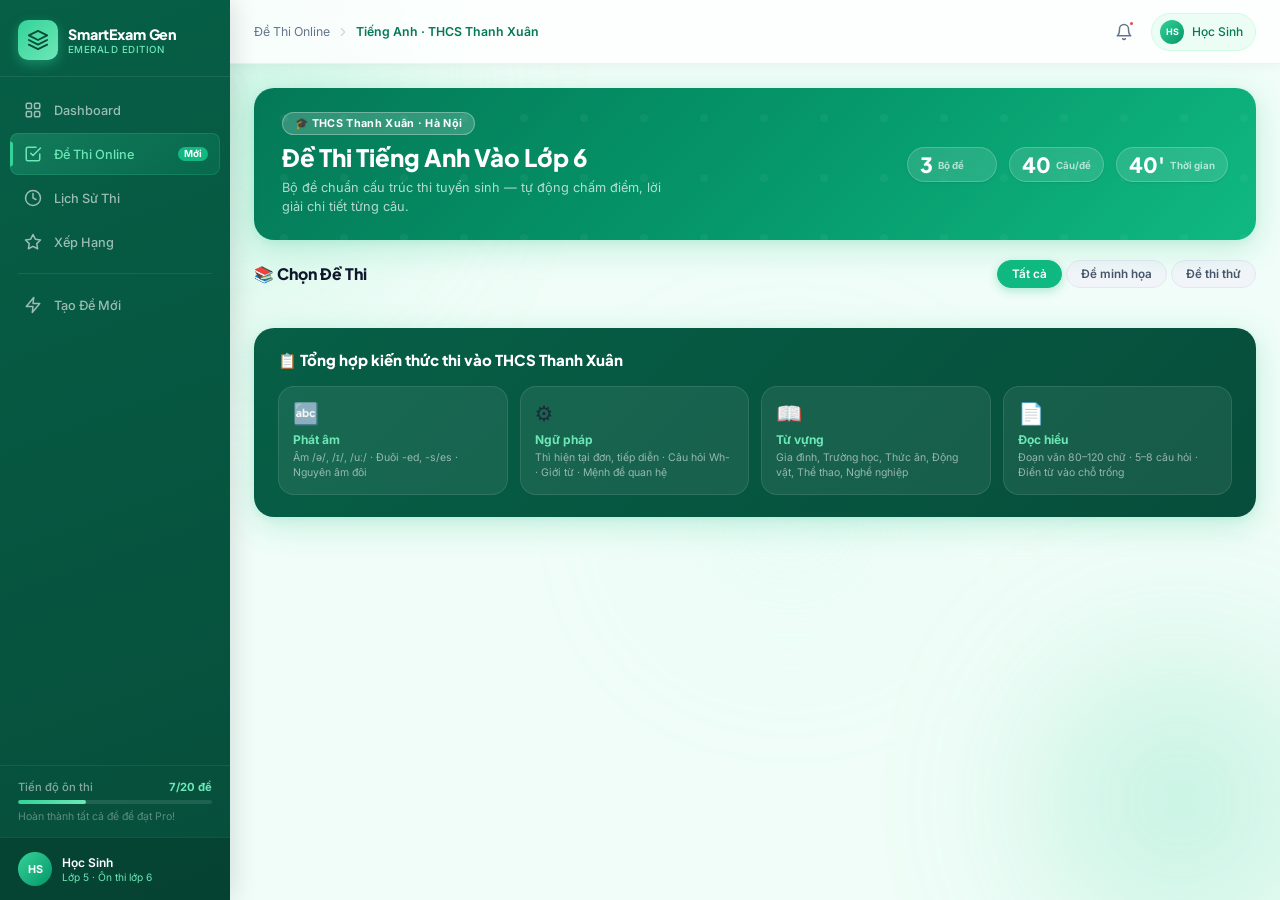
==== commit f210b9f1: "Nang cap toan dien SmartExam AI: Gemini API, Local Mode, Gamification XP/Streak, Mistakes Book va An" ====
--- a/exam.html
+++ b/exam.html
@@ -347,6 +347,10 @@
     </main>
   </div>
 
+      </div>
+    </div>
+  </div>
+
   <!-- Confirm dialog -->
   <div class="modal-overlay" id="confirmModal" style="display:none">
     <div class="modal-card">
@@ -363,6 +367,34 @@
   <!-- Toast -->
   <div class="toast-container" id="toastContainer"></div>
 
+  <!-- Floating AI Tutor chat window -->
+  <div class="ai-tutor-chat-window" id="aiTutorChatWindow">
+    <div class="ai-chat-header">
+      <span class="ai-chat-owl">🦉</span>
+      <div class="ai-chat-title-wrap">
+        <span class="ai-chat-title">Cú Thông Thái 🦉</span>
+        <span class="ai-chat-subtitle">Gia sư Tiếng Anh của con</span>
+      </div>
+      <button class="ai-chat-close-btn" onclick="toggleAIChat(false)">&times;</button>
+    </div>
+    <div class="ai-chat-body" id="aiChatBody">
+      <div class="ai-chat-msg tutor">
+        <span class="ai-chat-sender">Cú Thông Thái</span>
+        <div class="ai-chat-bubble">
+          Chào con! Thầy là **Cú Thông Thái** 🦉. Con cần thầy giải thích câu hỏi nào không? Hãy bấm nút **"Hỏi Trợ Lý AI"** 🦉 dưới mỗi câu ôn luyện hoặc nhắn tin trực tiếp cho thầy nhé!
+        </div>
+      </div>
+    </div>
+    <div class="ai-chat-input-wrap">
+      <input type="text" class="ai-chat-input" id="aiChatInput" placeholder="Hỏi thầy Cú về ngữ pháp..." onkeydown="if(event.key === 'Enter') sendAIChatMessage()" />
+      <button class="ai-chat-send-btn" onclick="sendAIChatMessage()" title="Gửi tin nhắn">
+        <svg width="16" height="16" viewBox="0 0 24 24" fill="none"><line x1="22" y1="2" x2="11" y2="13" stroke="currentColor" stroke-width="2.5" stroke-linecap="round"/><polygon points="22 2 15 22 11 13 2 9 22 2" fill="currentColor"/></svg>
+      </button>
+    </div>
+  </div>
+
+  <script src="db-service.js"></script>
+  <script src="ai-service.js"></script>
   <script src="exam-data.js"></script>
   <script src="quiz.js"></script>
 </body>
--- a/style.css
+++ b/style.css
@@ -1162,3 +1162,708 @@
   .score-actions { justify-content: center; }
   .ss-grid { grid-template-columns: 1fr 1fr; }
 }
+
+/* ── VIEW SWITCHING ANIMATIONS ── */
+.view-section {
+  animation: fadeInSection 0.35s cubic-bezier(0.4, 0, 0.2, 1) forwards;
+}
+@keyframes fadeInSection {
+  from { opacity: 0; transform: translateY(10px); }
+  to { opacity: 1; transform: translateY(0); }
+}
+
+/* ── GAMIFIED HEADER & SIDEBAR ELEMENTS ── */
+.gamified-stats {
+  display: flex;
+  gap: 10px;
+  align-items: center;
+}
+.stat-pill {
+  font-size: 0.8rem;
+  font-weight: 700;
+  padding: 6px 12px;
+  border-radius: 20px;
+  display: flex;
+  align-items: center;
+  gap: 5px;
+  transition: all var(--transition);
+  box-shadow: var(--shadow-sm);
+}
+.streak-pill {
+  background: #fffbeb;
+  border: 1px solid #fde68a;
+  color: #b45309;
+}
+.streak-pill:hover {
+  transform: translateY(-1px);
+  box-shadow: 0 4px 10px rgba(180, 83, 9, 0.15);
+}
+.xp-pill {
+  background: #f0fdf4;
+  border: 1px solid #bbf7d0;
+  color: #15803d;
+}
+.xp-pill:hover {
+  transform: translateY(-1px);
+  box-shadow: 0 4px 10px rgba(21, 128, 61, 0.15);
+}
+
+/* ── SETTINGS VIEW STYLE ── */
+.settings-grid {
+  display: grid;
+  grid-template-columns: 1fr 1fr;
+  gap: 20px;
+  margin-top: 10px;
+}
+@media (max-width: 768px) {
+  .settings-grid {
+    grid-template-columns: 1fr;
+  }
+}
+.settings-card {
+  background: var(--white);
+  border-radius: var(--radius-xl);
+  padding: 24px;
+  box-shadow: var(--shadow-md);
+  border: 1px solid rgba(16, 185, 129, 0.08);
+}
+.settings-title {
+  font-family: var(--font-display);
+  font-size: 1.1rem;
+  font-weight: 800;
+  color: var(--gray-900);
+  margin-bottom: 18px;
+  border-bottom: 1.5px solid var(--gray-100);
+  padding-bottom: 10px;
+}
+.settings-form {
+  display: flex;
+  flex-direction: column;
+  gap: 16px;
+}
+.form-group {
+  display: flex;
+  flex-direction: column;
+  gap: 6px;
+}
+.form-label {
+  font-size: 0.8rem;
+  font-weight: 600;
+  color: var(--gray-700);
+}
+.form-input, .form-select {
+  padding: 10px 14px;
+  border: 1.5px solid var(--gray-200);
+  border-radius: var(--radius-md);
+  font-size: 0.85rem;
+  color: var(--gray-800);
+  outline: none;
+  background: var(--gray-50);
+  transition: all var(--transition);
+}
+.form-input:focus, .form-select:focus {
+  border-color: var(--em-500);
+  background: var(--white);
+  box-shadow: 0 0 0 3px rgba(16, 185, 129, 0.12);
+}
+
+/* ── MISTAKE BOOK VIEW STYLE ── */
+.mistake-stats-bar {
+  display: flex;
+  justify-content: space-between;
+  align-items: center;
+  background: #fff;
+  border-radius: var(--radius-md);
+  padding: 12px 20px;
+  box-shadow: var(--shadow-sm);
+  border: 1px solid var(--gray-200);
+  font-size: 0.85rem;
+  font-weight: 600;
+  color: var(--gray-700);
+  margin-bottom: 16px;
+}
+.mistakes-container {
+  display: flex;
+  flex-direction: column;
+  gap: 16px;
+}
+.mistake-card {
+  background: var(--white);
+  border-radius: var(--radius-xl);
+  border: 1.5px solid #fca5a5;
+  box-shadow: var(--shadow-md);
+  padding: 20px;
+  display: flex;
+  flex-direction: column;
+  gap: 12px;
+  transition: all var(--transition);
+}
+.mistake-card:hover {
+  transform: translateY(-2px);
+  box-shadow: var(--shadow-lg);
+}
+.mistake-header {
+  display: flex;
+  justify-content: space-between;
+  align-items: center;
+  border-bottom: 1px solid var(--gray-100);
+  padding-bottom: 10px;
+}
+.mistake-badge {
+  font-size: 0.7rem;
+  font-weight: 700;
+  background: #fee2e2;
+  color: #ef4444;
+  padding: 3px 8px;
+  border-radius: 4px;
+}
+.mistake-actions {
+  display: flex;
+  gap: 8px;
+  align-items: center;
+}
+.mistake-action-btn {
+  padding: 6px 12px;
+  font-size: 0.75rem;
+  font-weight: 700;
+  border-radius: var(--radius-sm);
+  cursor: pointer;
+  transition: all var(--transition);
+}
+.mistake-btn-tutor {
+  background: linear-gradient(135deg, #10b981, #059669);
+  color: white;
+  box-shadow: 0 2px 8px rgba(16, 185, 129, 0.25);
+}
+.mistake-btn-tutor:hover {
+  transform: translateY(-1px);
+  box-shadow: 0 4px 12px rgba(16, 185, 129, 0.35);
+}
+.mistake-btn-delete {
+  background: #f8fafc;
+  color: #ef4444;
+  border: 1px solid #fee2e2;
+}
+.mistake-btn-delete:hover {
+  background: #fee2e2;
+}
+.mistake-qtext {
+  font-size: 0.95rem;
+  font-weight: 600;
+  color: var(--gray-800);
+  line-height: 1.5;
+}
+.mistake-opts {
+  display: grid;
+  grid-template-columns: 1fr 1fr;
+  gap: 8px;
+}
+@media (max-width: 640px) {
+  .mistake-opts {
+    grid-template-columns: 1fr;
+  }
+}
+.mistake-opt {
+  display: flex;
+  align-items: center;
+  gap: 8px;
+  padding: 8px 12px;
+  background: var(--gray-50);
+  border: 1px solid var(--gray-200);
+  border-radius: var(--radius-md);
+  font-size: 0.85rem;
+  color: var(--gray-700);
+}
+.mistake-opt.correct {
+  background: #dcfce7;
+  border-color: #86efac;
+  color: #15803d;
+  font-weight: 700;
+}
+.mistake-opt.wrong {
+  background: #fee2e2;
+  border-color: #fca5a5;
+  color: #b91c1c;
+}
+.mistake-opt-letter {
+  min-width: 24px;
+  height: 24px;
+  border-radius: 6px;
+  background: #fff;
+  border: 1px solid var(--gray-300);
+  font-size: 0.72rem;
+  font-weight: 800;
+  color: var(--gray-600);
+  display: grid;
+  place-items: center;
+}
+.mistake-opt.correct .mistake-opt-letter {
+  background: var(--em-500);
+  border-color: var(--em-500);
+  color: #fff;
+}
+.mistake-opt.wrong .mistake-opt-letter {
+  background: #ef4444;
+  border-color: #ef4444;
+  color: #fff;
+}
+.mistake-explanation {
+  background: linear-gradient(135deg, var(--em-50), var(--mint-50));
+  border-left: 3px solid var(--em-400);
+  padding: 12px 14px;
+  border-radius: 0 var(--radius-sm) var(--radius-sm) 0;
+  font-size: 0.82rem;
+  line-height: 1.6;
+  color: var(--gray-700);
+}
+
+/* ── LEARNING ANALYTICS VIEW STYLE ── */
+.analytics-stats-grid {
+  display: grid;
+  grid-template-columns: repeat(4, 1fr);
+  gap: 16px;
+  margin-bottom: 20px;
+}
+@media (max-width: 1024px) {
+  .analytics-stats-grid {
+    grid-template-columns: repeat(2, 1fr);
+  }
+}
+@media (max-width: 480px) {
+  .analytics-stats-grid {
+    grid-template-columns: 1fr;
+  }
+}
+.analytics-stat-card {
+  background: var(--white);
+  border-radius: var(--radius-xl);
+  padding: 20px;
+  box-shadow: var(--shadow-md);
+  border: 1px solid rgba(16, 185, 129, 0.08);
+  display: flex;
+  align-items: center;
+  gap: 14px;
+  transition: all var(--transition);
+}
+.analytics-stat-card:hover {
+  transform: translateY(-2px);
+  box-shadow: var(--shadow-lg);
+}
+.stat-icon {
+  width: 46px;
+  height: 46px;
+  border-radius: 12px;
+  display: grid;
+  place-items: center;
+  font-size: 1.3rem;
+  flex-shrink: 0;
+}
+.stat-content {
+  display: flex;
+  flex-direction: column;
+  gap: 3px;
+  min-width: 0;
+}
+.stat-content .stat-label {
+  font-size: 0.72rem;
+  color: var(--gray-500);
+  font-weight: 600;
+  text-transform: uppercase;
+  letter-spacing: 0.02em;
+}
+.stat-content .stat-val {
+  font-family: var(--font-display);
+  font-size: 1.35rem;
+  font-weight: 800;
+  color: var(--gray-900);
+  line-height: 1.1;
+}
+.analytics-charts-grid {
+  display: grid;
+  grid-template-columns: 1fr 1fr;
+  gap: 20px;
+  margin-bottom: 20px;
+}
+@media (max-width: 900px) {
+  .analytics-charts-grid {
+    grid-template-columns: 1fr;
+  }
+}
+.chart-card {
+  background: var(--white);
+  border-radius: var(--radius-xl);
+  padding: 24px;
+  box-shadow: var(--shadow-md);
+  border: 1px solid rgba(16, 185, 129, 0.08);
+}
+.chart-card-title {
+  font-family: var(--font-display);
+  font-size: 0.95rem;
+  font-weight: 800;
+  color: var(--gray-900);
+  margin-bottom: 16px;
+}
+.diagnosis-grid {
+  display: grid;
+  grid-template-columns: 1fr 1fr;
+  gap: 20px;
+}
+@media (max-width: 768px) {
+  .diagnosis-grid {
+    grid-template-columns: 1fr;
+  }
+}
+.diagnosis-card {
+  background: var(--white);
+  border-radius: var(--radius-xl);
+  padding: 22px;
+  box-shadow: var(--shadow-md);
+  border: 1.5px solid var(--gray-100);
+}
+.diagnosis-card.strength {
+  border-color: #bbf7d0;
+  background: #f0fdf4;
+}
+.diagnosis-card.weakness {
+  border-color: #fecaca;
+  background: #fff5f5;
+}
+.diagnosis-title {
+  font-family: var(--font-display);
+  font-size: 0.88rem;
+  font-weight: 800;
+  color: var(--gray-900);
+  margin-bottom: 12px;
+}
+.diagnosis-list {
+  display: flex;
+  flex-direction: column;
+  gap: 8px;
+  list-style: none;
+}
+.diagnosis-list li {
+  font-size: 0.8rem;
+  font-weight: 500;
+  color: var(--gray-700);
+  display: flex;
+  align-items: center;
+  gap: 8px;
+  padding: 6px 12px;
+  background: var(--white);
+  border-radius: 6px;
+  box-shadow: var(--shadow-sm);
+}
+.diagnosis-card.strength .diagnosis-list li {
+  border-left: 3.5px solid #10b981;
+}
+.diagnosis-card.weakness .diagnosis-list li {
+  border-left: 3.5px solid #ef4444;
+}
+
+/* ── HISTORY TABLE CUSTOM STYLE ── */
+.history-card {
+  background: var(--white);
+  border-radius: var(--radius-xl);
+  box-shadow: var(--shadow-md);
+  border: 1px solid rgba(16, 185, 129, 0.08);
+  overflow: hidden;
+}
+.table-responsive {
+  width: 100%;
+  overflow-x: auto;
+}
+.history-table {
+  width: 100%;
+  border-collapse: collapse;
+  text-align: left;
+  font-size: 0.84rem;
+}
+.history-table th {
+  background: var(--gray-50);
+  padding: 14px 20px;
+  font-weight: 700;
+  color: var(--gray-700);
+  border-bottom: 1.5px solid var(--gray-200);
+  font-family: var(--font-display);
+}
+.history-table td {
+  padding: 14px 20px;
+  color: var(--gray-700);
+  border-bottom: 1px solid var(--gray-100);
+  font-weight: 500;
+}
+.history-table tbody tr:hover {
+  background: rgba(16, 185, 129, 0.03);
+}
+.history-table .history-score {
+  font-family: var(--font-display);
+  font-weight: 800;
+}
+.history-table .score-high { color: #10b981; }
+.history-table .score-mid { color: #f59e0b; }
+.history-table .score-low { color: #ef4444; }
+
+/* ── FLOATING AI TUTOR WINDOW ── */
+.ai-tutor-chat-window {
+  position: fixed;
+  bottom: 24px;
+  right: 24px;
+  width: 360px;
+  height: 520px;
+  background: var(--white);
+  border-radius: var(--radius-xl);
+  box-shadow: 0 16px 48px rgba(15, 23, 42, 0.18);
+  border: 1px solid rgba(16, 185, 129, 0.15);
+  display: flex;
+  flex-direction: column;
+  z-index: 1000;
+  transition: all 0.35s cubic-bezier(0.34, 1.56, 0.64, 1);
+  transform: translateY(20px) scale(0.9);
+  opacity: 0;
+  pointer-events: none;
+  overflow: hidden;
+}
+.ai-tutor-chat-window.open {
+  transform: translateY(0) scale(1);
+  opacity: 1;
+  pointer-events: auto;
+}
+@media (max-width: 480px) {
+  .ai-tutor-chat-window {
+    bottom: 0;
+    right: 0;
+    width: 100vw;
+    height: 100vh;
+    border-radius: 0;
+    z-index: 2000;
+  }
+}
+.ai-chat-header {
+  background: linear-gradient(135deg, var(--em-800), var(--em-600));
+  color: var(--white);
+  padding: 14px 18px;
+  display: flex;
+  align-items: center;
+  gap: 10px;
+  box-shadow: 0 2px 10px rgba(0,0,0,0.1);
+  flex-shrink: 0;
+}
+.ai-chat-owl {
+  font-size: 1.8rem;
+  line-height: 1;
+  animation: float-owl 3s ease-in-out infinite alternate;
+}
+@keyframes float-owl {
+  from { transform: translateY(0) rotate(0); }
+  to { transform: translateY(-4px) rotate(5deg); }
+}
+.ai-chat-title-wrap {
+  flex: 1;
+  display: flex;
+  flex-direction: column;
+  min-width: 0;
+}
+.ai-chat-title {
+  font-family: var(--font-display);
+  font-size: 0.88rem;
+  font-weight: 800;
+  white-space: nowrap;
+  overflow: hidden;
+  text-overflow: ellipsis;
+  color: #fff;
+}
+.ai-chat-subtitle {
+  font-size: 0.65rem;
+  color: var(--em-200);
+  font-weight: 500;
+  letter-spacing: 0.02em;
+}
+.ai-chat-close-btn {
+  color: rgba(255,255,255,0.7);
+  font-size: 1.2rem;
+  cursor: pointer;
+  transition: all var(--transition);
+  padding: 4px;
+  display: grid;
+  place-items: center;
+  border-radius: 50%;
+}
+.ai-chat-close-btn:hover {
+  color: #fff;
+  background: rgba(255,255,255,0.15);
+}
+.ai-chat-body {
+  flex: 1;
+  padding: 16px;
+  overflow-y: auto;
+  background: #f8fafc;
+  display: flex;
+  flex-direction: column;
+  gap: 12px;
+  scrollbar-width: thin;
+  scrollbar-color: var(--em-200) transparent;
+}
+.ai-chat-body::-webkit-scrollbar {
+  width: 4px;
+}
+.ai-chat-body::-webkit-scrollbar-thumb {
+  background: var(--em-200);
+  border-radius: 99px;
+}
+.ai-chat-msg {
+  display: flex;
+  flex-direction: column;
+  gap: 4px;
+  max-width: 82%;
+  animation: chatMsgIn 0.3s cubic-bezier(0.4, 0, 0.2, 1);
+}
+@keyframes chatMsgIn {
+  from { opacity: 0; transform: translateY(8px) scale(0.98); }
+  to { opacity: 1; transform: translateY(0) scale(1); }
+}
+.ai-chat-msg.tutor {
+  align-self: flex-start;
+}
+.ai-chat-msg.user {
+  align-self: flex-end;
+}
+.ai-chat-bubble {
+  padding: 10px 14px;
+  border-radius: var(--radius-lg);
+  font-size: 0.82rem;
+  line-height: 1.5;
+  box-shadow: var(--shadow-sm);
+  font-weight: 500;
+}
+.ai-chat-msg.tutor .ai-chat-bubble {
+  background: #fff;
+  color: var(--gray-800);
+  border-bottom-left-radius: 4px;
+  border: 1px solid rgba(16, 185, 129, 0.08);
+}
+.ai-chat-msg.user .ai-chat-bubble {
+  background: linear-gradient(135deg, var(--em-500), var(--em-600));
+  color: #fff;
+  border-bottom-right-radius: 4px;
+}
+.ai-chat-bubble strong {
+  font-weight: 700;
+  color: var(--em-800);
+}
+.ai-chat-msg.user .ai-chat-bubble strong {
+  color: #fff;
+}
+.ai-chat-bubble ul, .ai-chat-bubble ol {
+  padding-left: 16px;
+  margin-top: 4px;
+  margin-bottom: 4px;
+}
+.ai-chat-bubble p {
+  margin-bottom: 6px;
+}
+.ai-chat-bubble p:last-child {
+  margin-bottom: 0;
+}
+.ai-chat-sender {
+  font-size: 0.65rem;
+  color: var(--gray-400);
+  font-weight: 600;
+}
+.ai-chat-msg.tutor .ai-chat-sender {
+  align-self: flex-start;
+  margin-left: 4px;
+}
+.ai-chat-msg.user .ai-chat-sender {
+  align-self: flex-end;
+  margin-right: 4px;
+}
+.ai-chat-input-wrap {
+  padding: 12px;
+  background: #fff;
+  border-top: 1px solid var(--gray-200);
+  display: flex;
+  gap: 8px;
+  align-items: center;
+  flex-shrink: 0;
+}
+.ai-chat-input {
+  flex: 1;
+  height: 38px;
+  border: 1.5px solid var(--gray-200);
+  border-radius: var(--radius-md);
+  padding: 0 12px;
+  font-size: 0.8rem;
+  color: var(--gray-800);
+  background: var(--gray-50);
+  outline: none;
+  transition: all var(--transition);
+}
+.ai-chat-input:focus {
+  border-color: var(--em-500);
+  background: #fff;
+  box-shadow: 0 0 0 3px rgba(16, 185, 129, 0.1);
+}
+.ai-chat-send-btn {
+  width: 38px;
+  height: 38px;
+  border-radius: var(--radius-md);
+  background: linear-gradient(135deg, var(--em-600), var(--em-500));
+  color: #fff;
+  display: grid;
+  place-items: center;
+  cursor: pointer;
+  transition: all var(--transition);
+}
+.ai-chat-send-btn:hover {
+  transform: scale(1.03);
+  box-shadow: 0 2px 8px rgba(16, 185, 129, 0.3);
+}
+.ai-chat-typing {
+  align-self: flex-start;
+  display: flex;
+  gap: 4px;
+  padding: 8px 14px;
+  background: #fff;
+  border-radius: 12px;
+  border-bottom-left-radius: 4px;
+  box-shadow: var(--shadow-sm);
+  border: 1px solid rgba(16, 185, 129, 0.05);
+}
+.typing-dot {
+  width: 6px;
+  height: 6px;
+  background: var(--em-400);
+  border-radius: 50%;
+  animation: typing-bounce 1s infinite alternate;
+}
+.typing-dot:nth-child(2) { animation-delay: 0.2s; }
+.typing-dot:nth-child(3) { animation-delay: 0.4s; }
+@keyframes typing-bounce {
+  from { transform: translateY(0); opacity: 0.4; }
+  to { transform: translateY(-4px); opacity: 1; }
+}
+
+/* ASK AI BUTTON FOR REVIEW & EXAM */
+.ask-ai-tutor-btn {
+  display: inline-flex;
+  align-items: center;
+  gap: 6px;
+  padding: 6px 12px;
+  border-radius: var(--radius-sm);
+  font-size: 0.75rem;
+  font-weight: 700;
+  background: linear-gradient(135deg, #10b981, #059669);
+  color: #fff;
+  cursor: pointer;
+  transition: all var(--transition);
+  box-shadow: 0 2px 6px rgba(16, 185, 129, 0.2);
+  margin-top: 8px;
+}
+.ask-ai-tutor-btn:hover {
+  transform: translateY(-1px);
+  box-shadow: 0 4px 12px rgba(16, 185, 129, 0.3);
+}
+.ask-ai-tutor-btn svg {
+  animation: float-owl 2s ease-in-out infinite alternate;
+}
+
